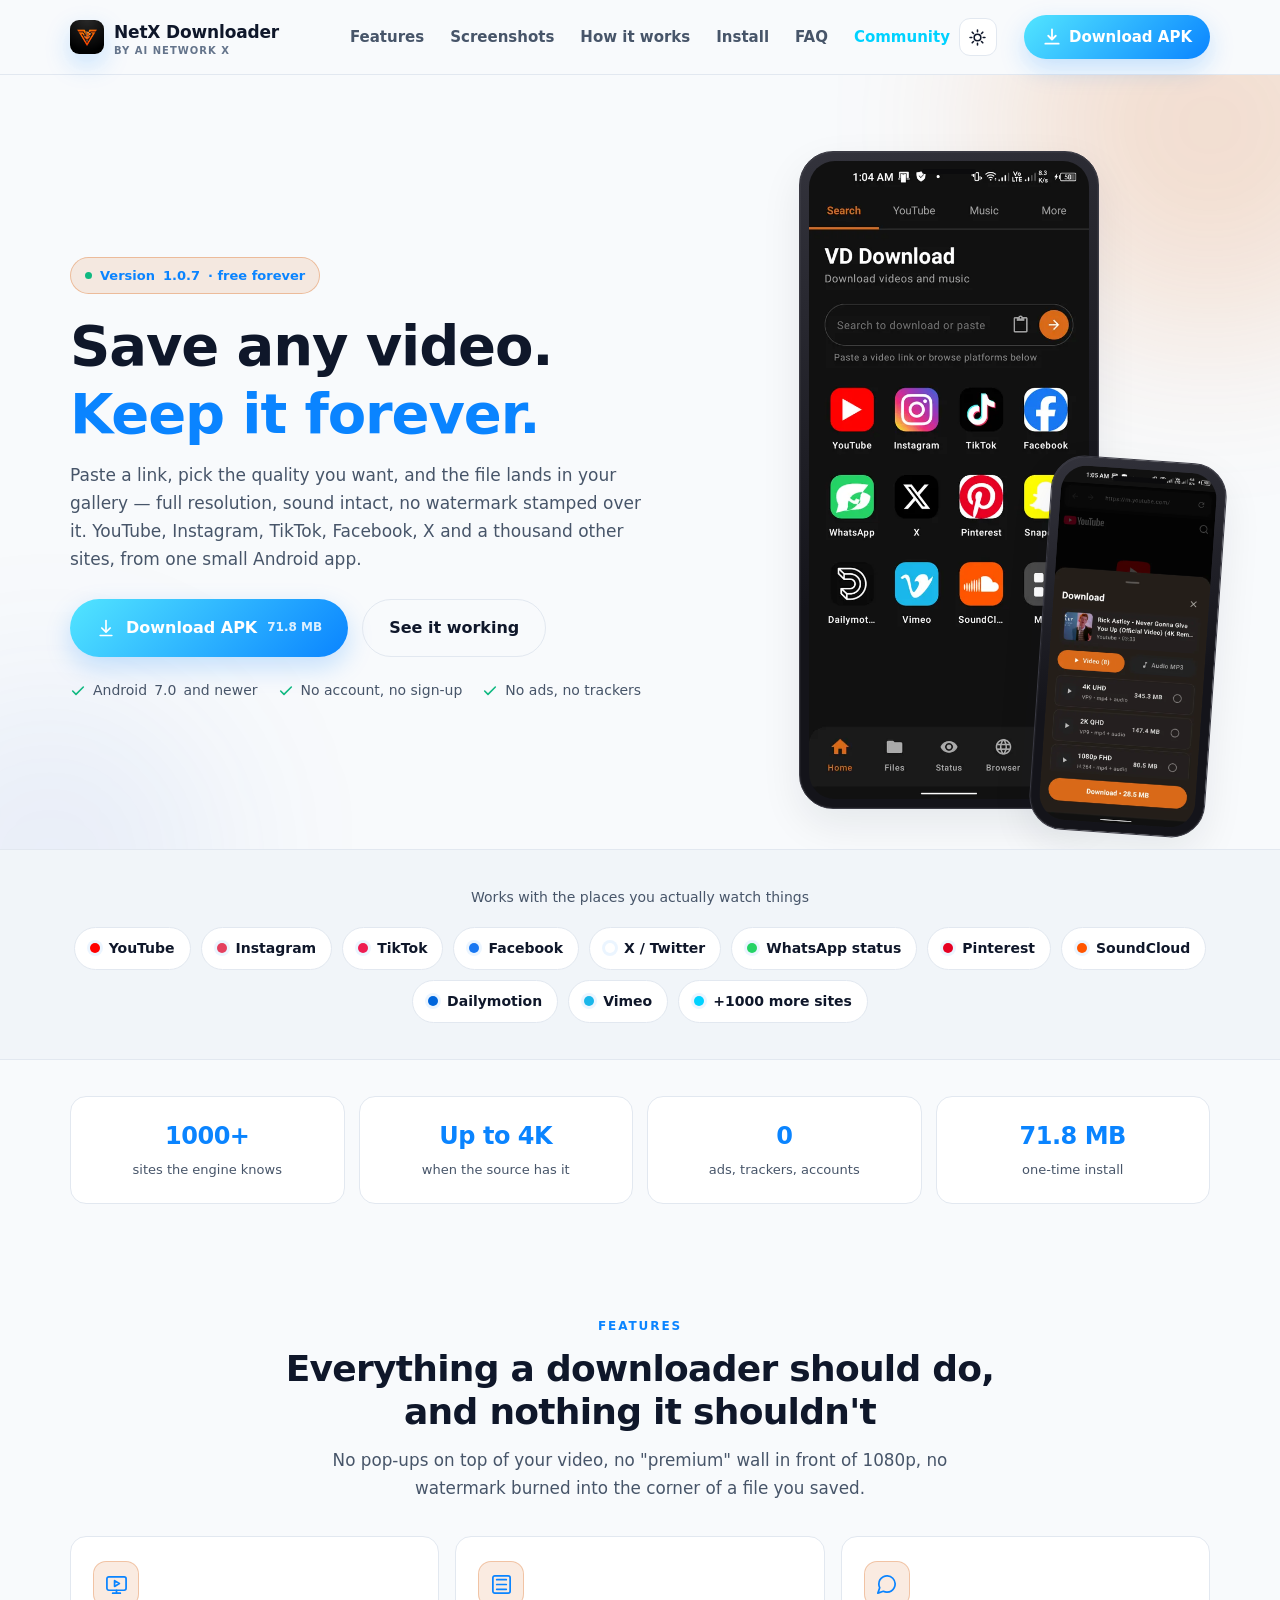
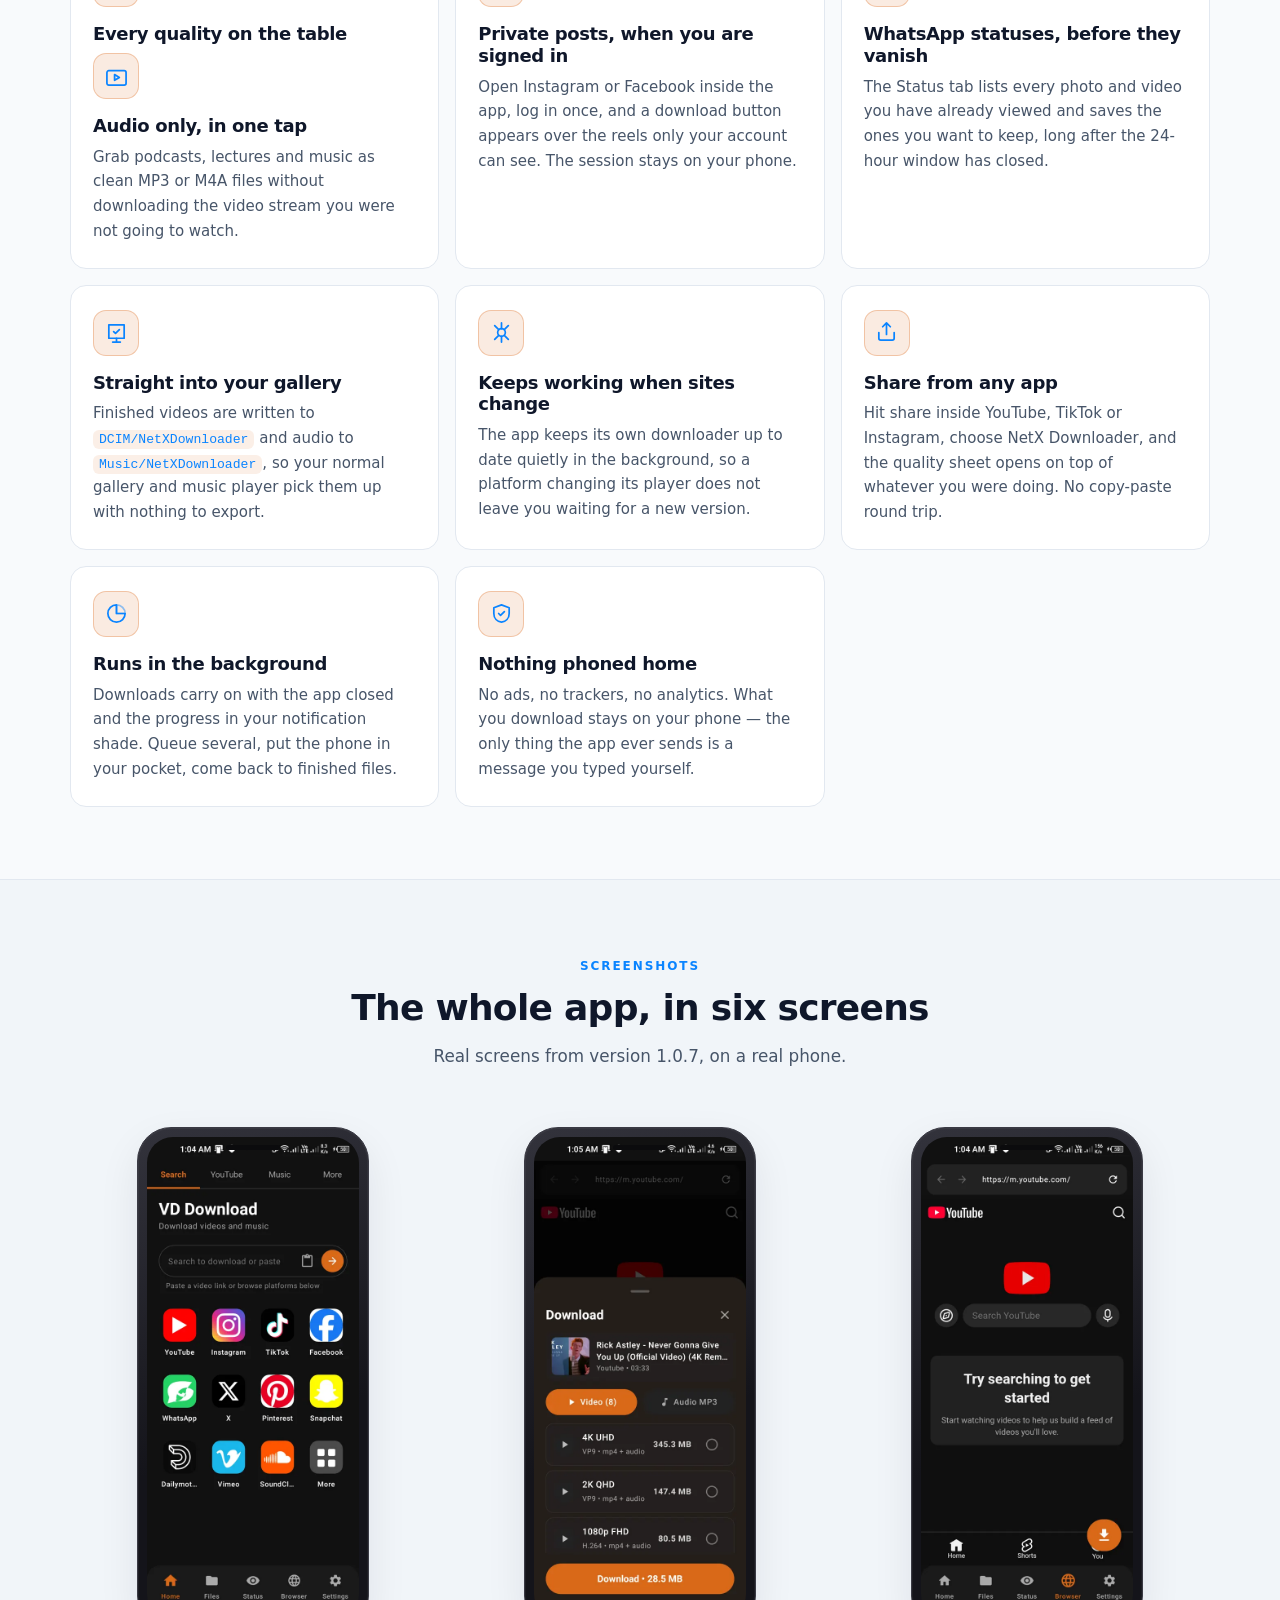
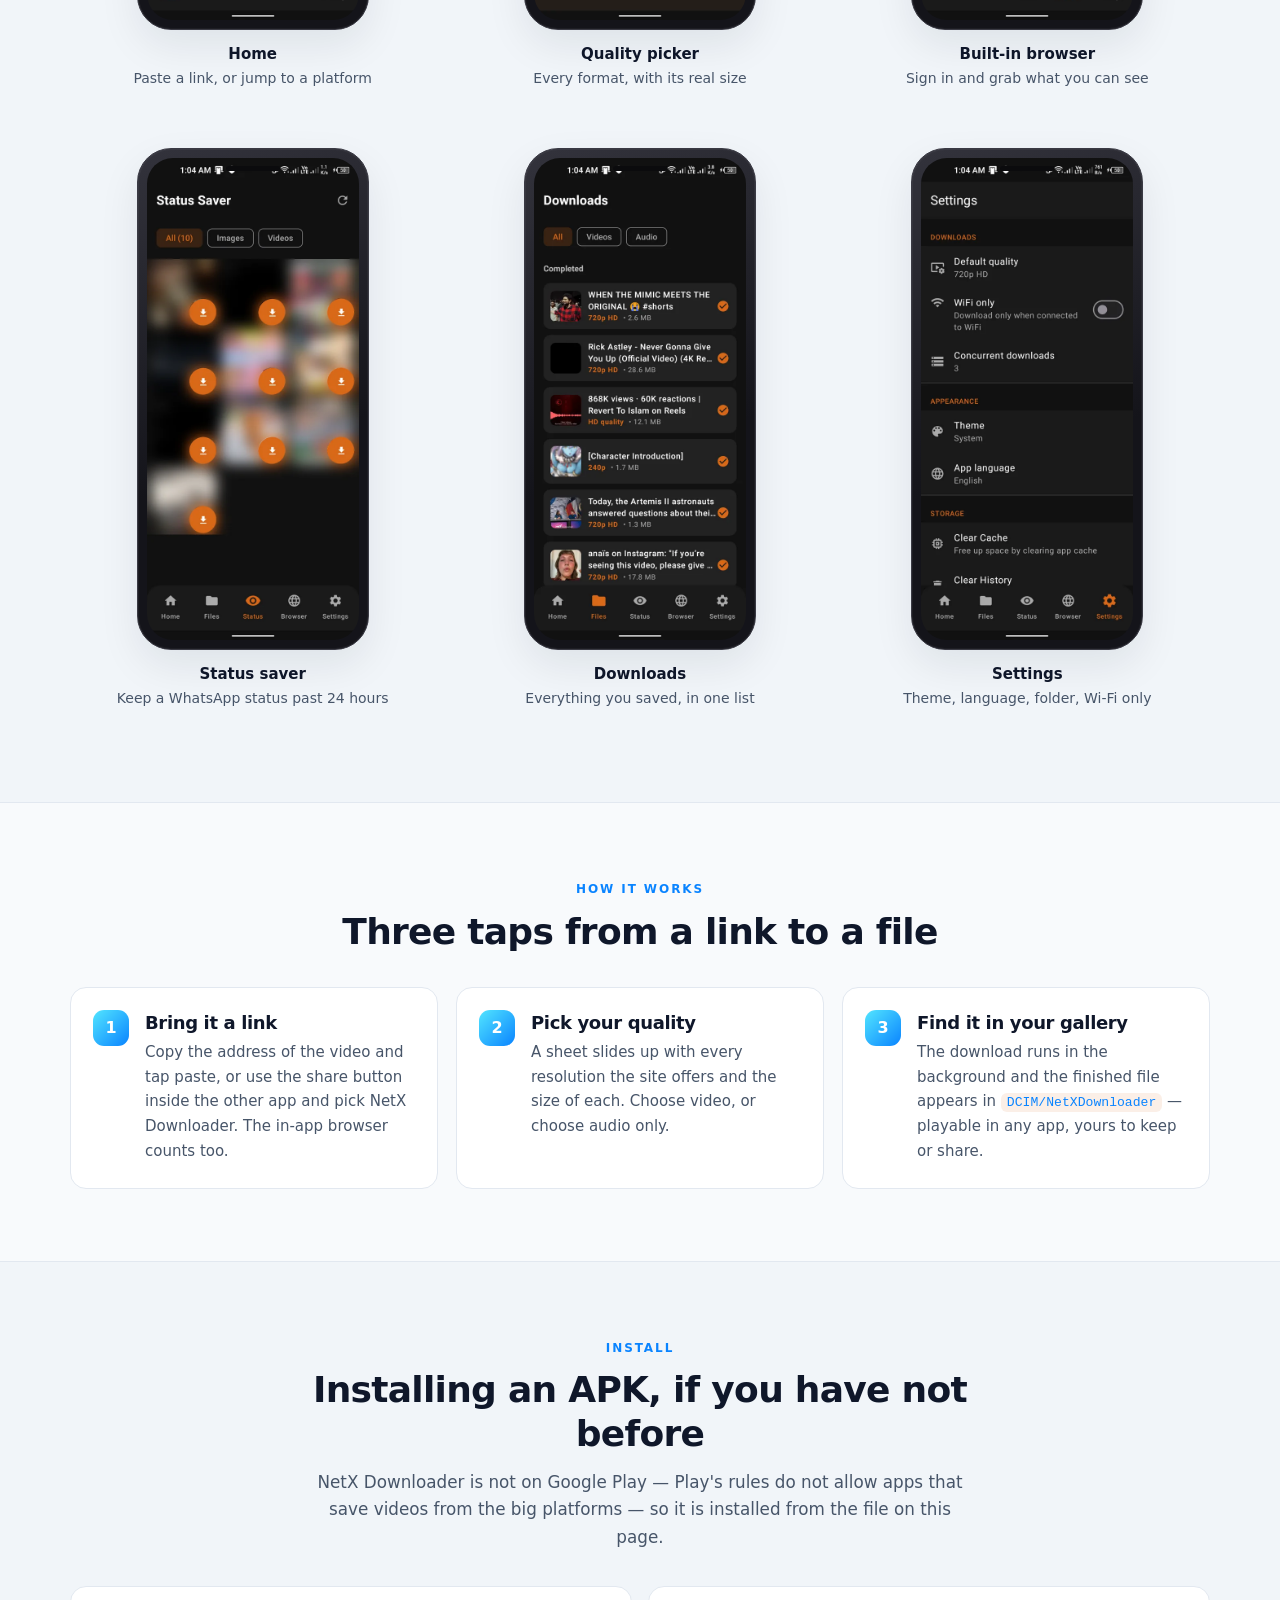
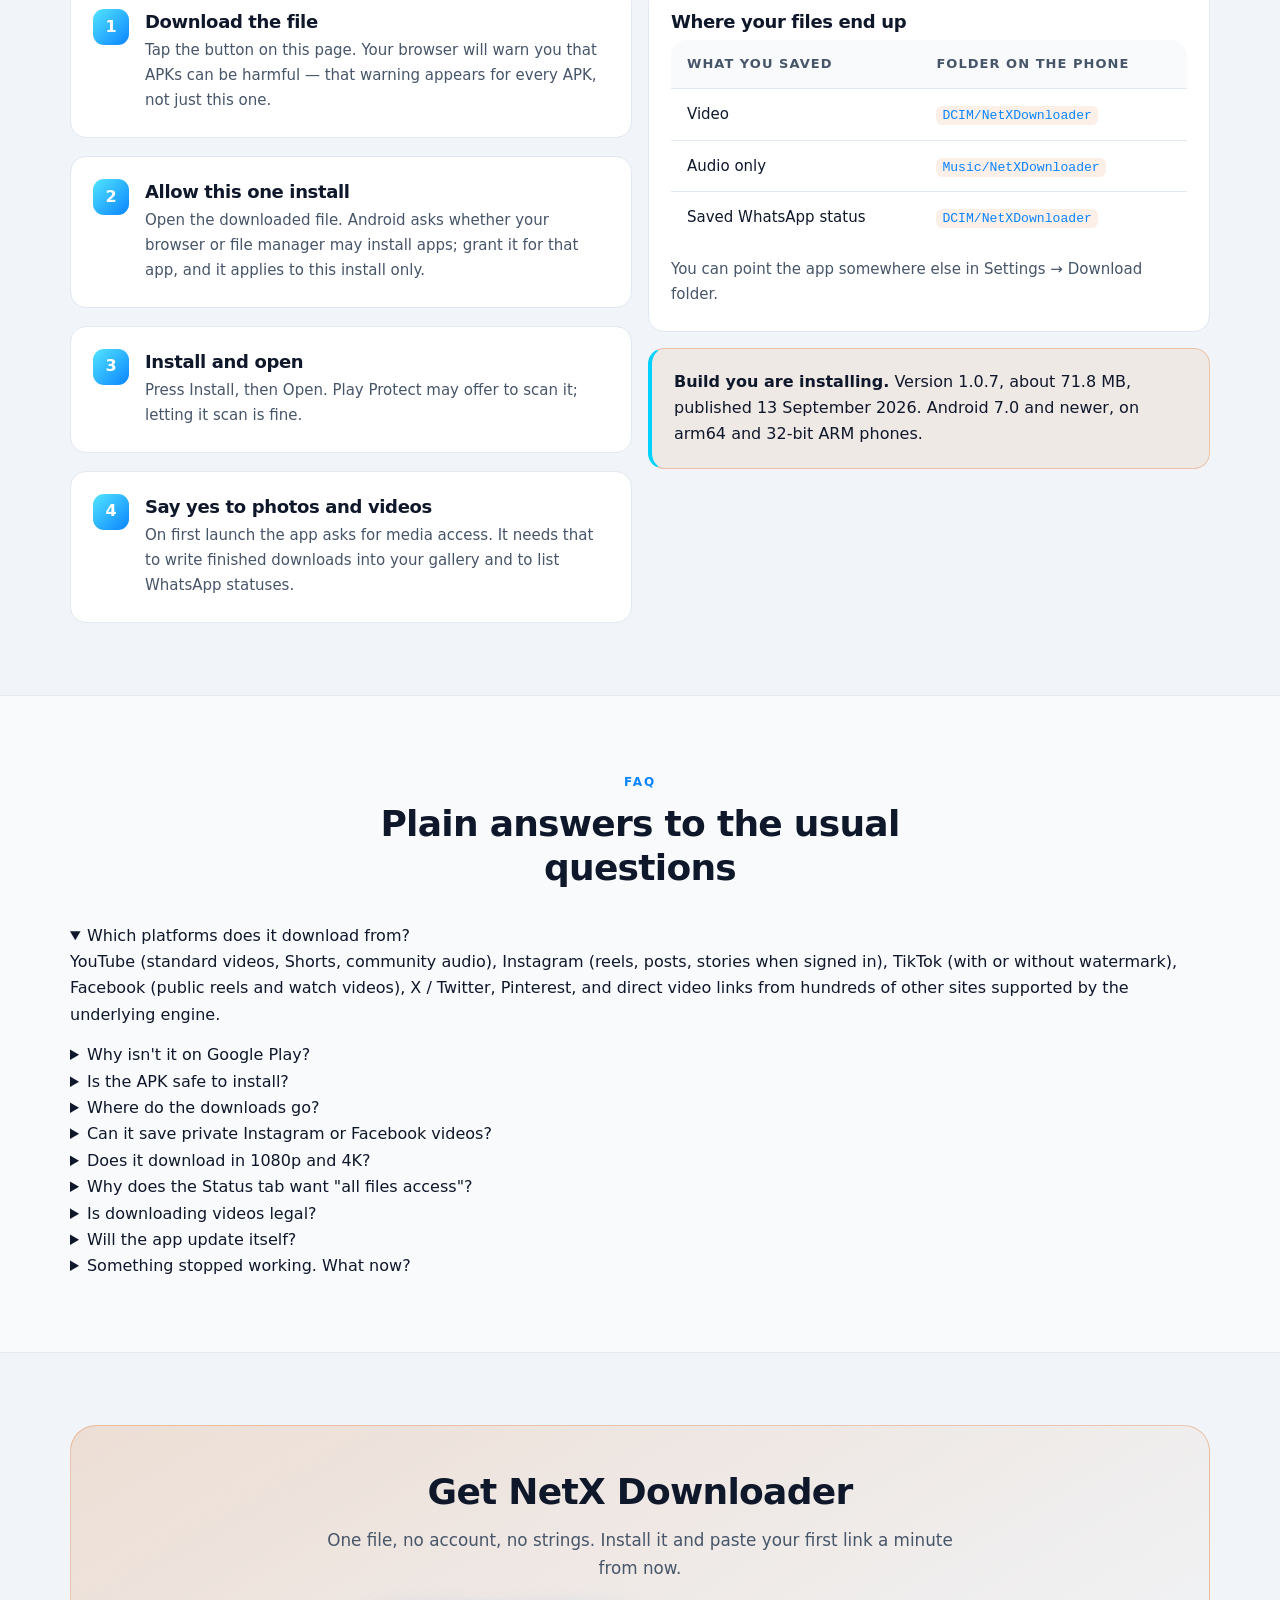
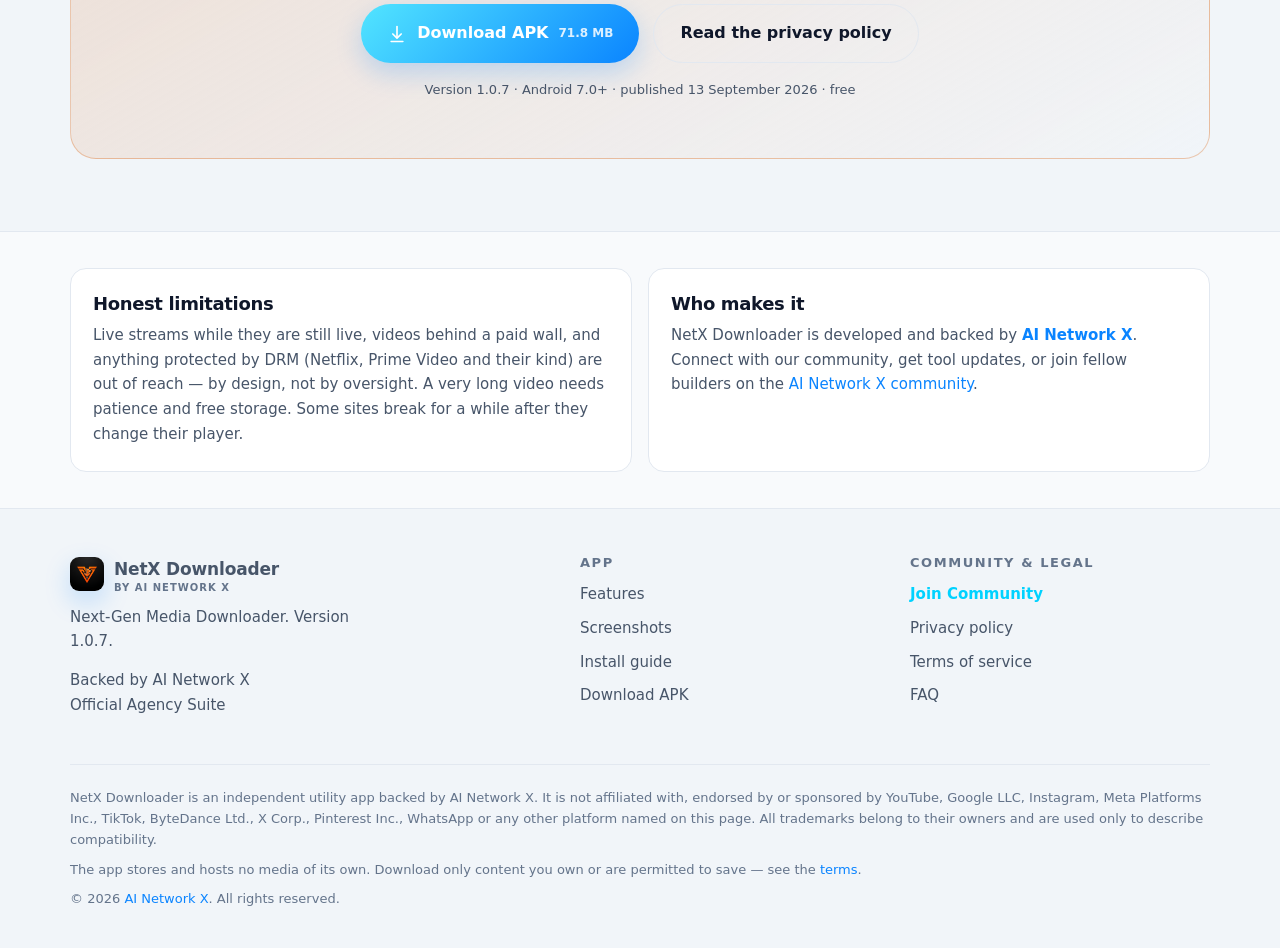
==== index.html @ 18894f16 "Add files via upload" ====
<!DOCTYPE html>
<html lang="en">
<head>
<meta charset="utf-8">
<meta name="viewport" content="width=device-width, initial-scale=1">
<title>NetX Downloader — Free Video Downloader by AI Network X (APK)</title>
<meta name="description" content="Save videos from YouTube, Instagram, TikTok, Facebook, X and a thousand more sites straight to your Android gallery. Pick the quality, keep the audio, no account, no ads. Free APK download backed by AI Network X.">
<meta name="theme-color" content="#00D2FF">
<meta name="author" content="AI Network X">
<link rel="canonical" href="https://vid-download-iv.vercel.app/">
<link rel="icon" href="assets/favicon.png" sizes="any" type="image/png">
<link rel="apple-touch-icon" href="assets/apple-touch-icon.png">
<meta property="og:type" content="website">
<meta property="og:site_name" content="NetX Downloader">
<meta property="og:title" content="NetX Downloader — Free Video Downloader by AI Network X">
<meta property="og:description" content="Paste a link, pick a quality, keep the file. YouTube, Instagram, TikTok, Facebook, X and more — no account, no ads. Backed by AI Network X.">
<meta property="og:image" content="https://vid-download-iv.vercel.app/assets/og-image.png">
<meta property="og:url" content="https://vid-download-iv.vercel.app/">
<meta name="twitter:card" content="summary_large_image">
<meta name="twitter:image" content="https://vid-download-iv.vercel.app/assets/og-image.png">
<link rel="stylesheet" href="css/style.css">
<script type="application/ld+json">
{
  "@context": "https://schema.org",
  "@type": "SoftwareApplication",
  "name": "NetX Downloader",
  "operatingSystem": "Android 7.0+",
  "applicationCategory": "MultimediaApplication",
  "softwareVersion": "1.0.7",
  "fileSize": "71.8 MB",
  "author": { "@type": "Organization", "name": "AI Network X", "url": "https://community.ainetworkx.com/" },
  "offers": { "@type": "Offer", "price": "0", "priceCurrency": "USD" },
  "description": "Android video downloader for YouTube, Instagram, TikTok, Facebook, X and more, backed by AI Network X."
}
</script>
<script>
/* Applied before the first paint, so a stored preference never flashes the
   other palette. The button that writes it lives in js/main.js. */
(function(){try{var t=localStorage.getItem("vd-theme");if(t==="light"||t==="dark")document.documentElement.setAttribute("data-theme",t);}catch(e){}}());
</script>
</head>
<body>

<a class="skip" href="#main" style="position:absolute;left:-9999px">Skip to content</a>

<header class="site-header">
  <div class="wrap">
    <a class="brand" href="index.html">
      <img src="assets/logo-512.png" alt="NetX Downloader logo" width="34" height="34">
      <span>NetX Downloader<small>by AI Network X</small></span>
    </a>
    <nav class="site-nav" aria-label="Main">
      <ul>
        <li><a href="#features">Features</a></li>
        <li><a href="#screens">Screenshots</a></li>
        <li><a href="#how">How it works</a></li>
        <li><a href="#install">Install</a></li>
        <li><a href="#faq">FAQ</a></li>
        <li><a href="https://community.ainetworkx.com/" target="_blank" rel="noopener" style="color:var(--orange);font-weight:600">Community</a></li>
      </ul>
    </nav>
    <button class="theme-toggle" type="button" data-theme-toggle aria-label="Switch between dark and light theme">
      <svg class="i-moon" viewBox="0 0 24 24" fill="none" stroke="currentColor" stroke-width="2" stroke-linecap="round" aria-hidden="true"><path d="M21 12.8A9 9 0 1 1 11.2 3a7 7 0 0 0 9.8 9.8z"/></svg>
      <svg class="i-sun" viewBox="0 0 24 24" fill="none" stroke="currentColor" stroke-width="2" stroke-linecap="round" aria-hidden="true"><circle cx="12" cy="12" r="4.2"/><path d="M12 2.6v2.2M12 19.2v2.2M2.6 12h2.2M19.2 12h2.2M5.3 5.3l1.6 1.6M17.1 17.1l1.6 1.6M18.7 5.3l-1.6 1.6M6.9 17.1l-1.6 1.6"/></svg>
    </button>
    <a class="btn btn-sm header-cta" href="/download" data-vd-href aria-label="Download the NetX Downloader APK">
      <svg viewBox="0 0 24 24" fill="none" stroke="currentColor" stroke-width="2.2" stroke-linecap="round" stroke-linejoin="round" aria-hidden="true"><path d="M12 3v12m0 0 4.5-4.5M12 15l-4.5-4.5M4 20h16"/></svg>
      <span class="cta-long">Download APK</span><span class="cta-short">APK</span>
    </a>
    <button class="nav-toggle" type="button" aria-expanded="false" aria-controls="mobile-nav" aria-label="Menu">
      <span></span><span></span><span></span>
    </button>
  </div>
</header>
<nav class="mobile-nav" id="mobile-nav" aria-label="Mobile">
  <ul>
    <li><a href="#features">Features</a></li>
    <li><a href="#screens">Screenshots</a></li>
    <li><a href="#how">How it works</a></li>
    <li><a href="#install">Install</a></li>
    <li><a href="#faq">FAQ</a></li>
    <li><a href="privacy.html">Privacy</a></li>
    <li><a href="terms.html">Terms</a></li>
  </ul>
  <a class="btn btn-block" href="/download" data-vd-href>Download APK</a>
</nav>

<main id="main">

<section class="hero">
  <div class="wrap">
    <div class="hero-copy">
      <span class="pill"><i class="dot"></i> Version <span data-vd="version">1.0.7</span> · free forever</span>
      <h1>Save any video. <span>Keep it forever.</span></h1>
      <p class="lede">Paste a link, pick the quality you want, and the file lands in your gallery — full resolution, sound intact, no watermark stamped over it. YouTube, Instagram, TikTok, Facebook, X and a thousand other sites, from one small Android app.</p>
      <div class="btn-row">
        <a class="btn" href="/download" data-vd-href>
          <svg viewBox="0 0 24 24" fill="none" stroke="currentColor" stroke-width="2" stroke-linecap="round" stroke-linejoin="round" aria-hidden="true"><path d="M12 3v12"/><path d="m7 12 5 5 5-5"/><path d="M5 21h14"/></svg>
          Download APK <small><span data-vd="sizeMb">71.8</span> MB</small>
        </a>
        <a class="btn btn-ghost" href="#screens">See it working</a>
      </div>
      <ul class="hero-facts">
        <li><svg viewBox="0 0 24 24" fill="none" stroke="currentColor" stroke-width="2.4" stroke-linecap="round" stroke-linejoin="round" aria-hidden="true"><path d="m4 12 5 5L20 6"/></svg> Android <span data-vd="minAndroid">7.0</span> and newer</li>
        <li><svg viewBox="0 0 24 24" fill="none" stroke="currentColor" stroke-width="2.4" stroke-linecap="round" stroke-linejoin="round" aria-hidden="true"><path d="m4 12 5 5L20 6"/></svg> No account, no sign-up</li>
        <li><svg viewBox="0 0 24 24" fill="none" stroke="currentColor" stroke-width="2.4" stroke-linecap="round" stroke-linejoin="round" aria-hidden="true"><path d="m4 12 5 5L20 6"/></svg> No ads, no trackers</li>
      </ul>
    </div>
    <div class="hero-art">
      <div class="phone-stack">
        <div class="phone">
          <picture>
            <source srcset="assets/screens/home.webp" type="image/webp">
            <img src="assets/screens/home.png" alt="Vid Download home screen with a paste-a-link bar and platform shortcuts" width="520" height="1184">
          </picture>
        </div>
        <div class="phone behind">
          <picture>
            <source srcset="assets/screens/sheet.webp" type="image/webp">
            <img src="assets/screens/sheet.png" alt="Quality picker listing every available resolution for a video" width="520" height="1184">
          </picture>
        </div>
      </div>
    </div>
  </div>
</section>
<section class="tight alt-bg">
  <div class="wrap">
    <p class="center small muted" style="margin-bottom:18px">Works with the places you actually watch things</p>
    <div class="platforms">
      <span class="platform" style="--brand:#FF0000"><i></i>YouTube</span>
      <span class="platform" style="--brand:#E4405F"><i></i>Instagram</span>
      <span class="platform" style="--brand:#EE1D52"><i></i>TikTok</span>
      <span class="platform" style="--brand:#1877F2"><i></i>Facebook</span>
      <span class="platform" style="--brand:#FFFFFF"><i></i>X / Twitter</span>
      <span class="platform" style="--brand:#25D366"><i></i>WhatsApp status</span>
      <span class="platform" style="--brand:#E60023"><i></i>Pinterest</span>
      <span class="platform" style="--brand:#FF5500"><i></i>SoundCloud</span>
      <span class="platform" style="--brand:#0066DC"><i></i>Dailymotion</span>
      <span class="platform" style="--brand:#1AB7EA"><i></i>Vimeo</span>
      <span class="platform"><i></i>+1000 more sites</span>
    </div>
  </div>
</section>

<section class="tight">
  <div class="wrap">
    <div class="stats reveal">
      <div class="stat"><b>1000+</b><span>sites the engine knows</span></div>
      <div class="stat"><b>Up to 4K</b><span>when the source has it</span></div>
      <div class="stat"><b>0</b><span>ads, trackers, accounts</span></div>
      <div class="stat"><b><span data-vd="sizeMb">71.8</span> MB</b><span>one-time install</span></div>
    </div>
  </div>
</section>
<section id="features">
  <div class="wrap">
    <div class="section-head">
      <span class="eyebrow">Features</span>
      <h2>Everything a downloader should do, and nothing it shouldn't</h2>
      <p class="lede">No pop-ups on top of your video, no "premium" wall in front of 1080p, no watermark burned into the corner of a file you saved.</p>
    </div>
    <div class="grid g3">

      <article class="card reveal">
        <div class="ico"><svg viewBox="0 0 24 24" fill="none" stroke="currentColor" stroke-width="1.8" stroke-linecap="round" stroke-linejoin="round" aria-hidden="true"><rect x="2" y="4" width="20" height="14" rx="2"/><path d="M8 21h8M12 18v3"/><path d="m10 8 5 3-5 3z"/></svg></div>
        <h3>Every quality on the table</h3>
        <div class="ico"><svg viewBox="0 0 24 24" fill="none" stroke="currentColor" stroke-width="1.8" stroke-linecap="round" stroke-linejoin="round" aria-hidden="true"><rect width="20" height="15" x="2" y="7" rx="2" ry="2"/><path d="m10 11 5 3-5 3v-6Z"/></svg></div>
        <h3>Audio only, in one tap</h3>
        <p>Grab podcasts, lectures and music as clean MP3 or M4A files without downloading the video stream you were not going to watch.</p>
      </article>

      <article class="card reveal">
        <div class="ico"><svg viewBox="0 0 24 24" fill="none" stroke="currentColor" stroke-width="1.8" stroke-linecap="round" stroke-linejoin="round" aria-hidden="true"><rect width="18" height="18" x="3" y="3" rx="2"/><path d="M7 7h10M7 12h10M7 17h10"/></svg></div>
        <h3>Private posts, when you are signed in</h3>
        <p>Open Instagram or Facebook inside the app, log in once, and a download button appears over the reels only your account can see. The session stays on your phone.</p>
      </article>

      <article class="card reveal">
        <div class="ico"><svg viewBox="0 0 24 24" fill="none" stroke="currentColor" stroke-width="1.8" stroke-linecap="round" stroke-linejoin="round" aria-hidden="true"><path d="M21 11.5a8.38 8.38 0 0 1-.9 3.8 8.5 8.5 0 0 1-7.6 4.7 8.38 8.38 0 0 1-3.8-.9L3 21l1.9-5.7a8.38 8.38 0 0 1-.9-3.8 8.5 8.5 0 0 1 4.7-7.6 8.38 8.38 0 0 1 3.8-.9h.5a8.48 8.48 0 0 1 8 8v.5z"/></svg></div>
        <h3>WhatsApp statuses, before they vanish</h3>
        <p>The Status tab lists every photo and video you have already viewed and saves the ones you want to keep, long after the 24-hour window has closed.</p>
      </article>

      <article class="card reveal">
        <div class="ico"><svg viewBox="0 0 24 24" fill="none" stroke="currentColor" stroke-width="1.8" stroke-linecap="round" stroke-linejoin="round" aria-hidden="true"><path d="M4 4h16v14H4z"/><path d="M8 22h8M12 18v4"/><path d="m9 11 2 2 4-4"/></svg></div>
        <h3>Straight into your gallery</h3>
        <p>Finished videos are written to <code>DCIM/NetXDownloader</code> and audio to <code>Music/NetXDownloader</code>, so your normal gallery and music player pick them up with nothing to export.</p>
      </article>

      <article class="card reveal">
        <div class="ico"><svg viewBox="0 0 24 24" fill="none" stroke="currentColor" stroke-width="1.8" stroke-linecap="round" stroke-linejoin="round" aria-hidden="true"><path d="M12 2v6M12 22v-6"/><circle cx="12" cy="12" r="4"/><path d="m4.9 4.9 4.2 4.2M14.9 14.9l4.2 4.2M19.1 4.9l-4.2 4.2M9.1 14.9l-4.2 4.2"/></svg></div>
        <h3>Keeps working when sites change</h3>
        <p>The app keeps its own downloader up to date quietly in the background, so a platform changing its player does not leave you waiting for a new version.</p>
      </article>

      <article class="card reveal">
        <div class="ico"><svg viewBox="0 0 24 24" fill="none" stroke="currentColor" stroke-width="1.8" stroke-linecap="round" stroke-linejoin="round" aria-hidden="true"><path d="M4 12v6a2 2 0 0 0 2 2h12a2 2 0 0 0 2-2v-6"/><path d="M16 6l-4-4-4 4M12 2v12"/></svg></div>
        <h3>Share from any app</h3>
        <p>Hit share inside YouTube, TikTok or Instagram, choose NetX Downloader, and the quality sheet opens on top of whatever you were doing. No copy-paste round trip.</p>
      </article>

      <article class="card reveal">
        <div class="ico"><svg viewBox="0 0 24 24" fill="none" stroke="currentColor" stroke-width="1.8" stroke-linecap="round" stroke-linejoin="round" aria-hidden="true"><path d="M12 3a9 9 0 1 0 9 9h-9z"/><path d="M12 3v9h9A9 9 0 0 0 12 3z" opacity=".45"/></svg></div>
        <h3>Runs in the background</h3>
        <p>Downloads carry on with the app closed and the progress in your notification shade. Queue several, put the phone in your pocket, come back to finished files.</p>
      </article>

      <article class="card reveal">
        <div class="ico"><svg viewBox="0 0 24 24" fill="none" stroke="currentColor" stroke-width="1.8" stroke-linecap="round" stroke-linejoin="round" aria-hidden="true"><path d="M12 3 4 6v6c0 5 3.4 8.3 8 9 4.6-.7 8-4 8-9V6z"/><path d="m9 12 2 2 4-4"/></svg></div>
        <h3>Nothing phoned home</h3>
        <p>No ads, no trackers, no analytics. What you download stays on your phone — the only thing the app ever sends is a message you typed yourself.</p>
      </article>

    </div>
  </div>
</section>
<section id="screens" class="alt-bg">
  <div class="wrap">
    <div class="section-head">
      <span class="eyebrow">Screenshots</span>
      <h2>The whole app, in six screens</h2>
      <p class="lede">Real screens from version <span data-vd="version">1.0.7</span>, on a real phone.</p>
    </div>
    <div class="shots-outer">
      <div class="shots">

        <figure class="shot">
          <div class="phone"><picture>
            <source srcset="assets/screens/home.webp" type="image/webp">
            <img src="assets/screens/home.png" alt="Home screen: a search and paste bar above a grid of platform shortcuts" width="520" height="1184" loading="lazy">
          </picture></div>
          <figcaption><b>Home</b>Paste a link, or jump to a platform</figcaption>
        </figure>

        <figure class="shot">
          <div class="phone"><picture>
            <source srcset="assets/screens/sheet.webp" type="image/webp">
            <img src="assets/screens/sheet.png" alt="Download sheet listing each available quality with its file size" width="520" height="1184" loading="lazy">
          </picture></div>
          <figcaption><b>Quality picker</b>Every format, with its real size</figcaption>
        </figure>

        <figure class="shot">
          <div class="phone"><picture>
            <source srcset="assets/screens/browser.webp" type="image/webp">
            <img src="assets/screens/browser.png" alt="The in-app browser showing a web page with a download action" width="520" height="1184" loading="lazy">
          </picture></div>
          <figcaption><b>Built-in browser</b>Sign in and grab what you can see</figcaption>
        </figure>

        <figure class="shot">
          <div class="phone"><picture>
            <source srcset="assets/screens/status-2.webp" type="image/webp">
            <img src="assets/screens/status-2.png" alt="Status saver grid of WhatsApp photo and video statuses" width="520" height="1184" loading="lazy">
          </picture></div>
          <figcaption><b>Status saver</b>Keep a WhatsApp status past 24 hours</figcaption>
        </figure>

        <figure class="shot">
          <div class="phone"><picture>
            <source srcset="assets/screens/files.webp" type="image/webp">
            <img src="assets/screens/files.png" alt="Downloads list with thumbnails, sizes and progress" width="520" height="1184" loading="lazy">
          </picture></div>
          <figcaption><b>Downloads</b>Everything you saved, in one list</figcaption>
        </figure>

        <figure class="shot">
          <div class="phone"><picture>
            <source srcset="assets/screens/settings.webp" type="image/webp">
            <img src="assets/screens/settings.png" alt="Settings screen with theme, language and download options" width="520" height="1184" loading="lazy">
          </picture></div>
          <figcaption><b>Settings</b>Theme, language, folder, Wi-Fi only</figcaption>
        </figure>

      </div>
      <div class="shots-nav">
        <button type="button" data-shots="prev" aria-label="Previous screenshot"><svg viewBox="0 0 24 24" fill="none" stroke="currentColor" stroke-width="2.2" stroke-linecap="round" stroke-linejoin="round" aria-hidden="true"><path d="m15 5-7 7 7 7"/></svg></button>
        <button type="button" data-shots="next" aria-label="Next screenshot"><svg viewBox="0 0 24 24" fill="none" stroke="currentColor" stroke-width="2.2" stroke-linecap="round" stroke-linejoin="round" aria-hidden="true"><path d="m9 5 7 7-7 7"/></svg></button>
      </div>
    </div>
  </div>
</section>
<section id="how">
  <div class="wrap">
    <div class="section-head">
      <span class="eyebrow">How it works</span>
      <h2>Three taps from a link to a file</h2>
    </div>
    <div class="steps reveal">
      <div class="step">
        <h3>Bring it a link</h3>
        <p>Copy the address of the video and tap paste, or use the share button inside the other app and pick NetX Downloader. The in-app browser counts too.</p>
      </div>
      <div class="step">
        <h3>Pick your quality</h3>
        <p>A sheet slides up with every resolution the site offers and the size of each. Choose video, or choose audio only.</p>
      </div>
      <div class="step">
        <h3>Find it in your gallery</h3>
        <p>The download runs in the background and the finished file appears in <code>DCIM/NetXDownloader</code> — playable in any app, yours to keep or share.</p>
      </div>
    </div>
  </div>
</section>

<section id="install" class="alt-bg">
  <div class="wrap">
    <div class="section-head">
      <span class="eyebrow">Install</span>
      <h2>Installing an APK, if you have not before</h2>
      <p class="lede">NetX Downloader is not on Google Play — Play's rules do not allow apps that save videos from the big platforms — so it is installed from the file on this page.</p>
    </div>
    <div class="grid g2">
      <div>
        <div class="steps" style="grid-template-columns:1fr">
          <div class="step">
            <h3>Download the file</h3>
            <p>Tap the button on this page. Your browser will warn you that APKs can be harmful — that warning appears for every APK, not just this one.</p>
          </div>
          <div class="step">
            <h3>Allow this one install</h3>
            <p>Open the downloaded file. Android asks whether your browser or file manager may install apps; grant it for that app, and it applies to this install only.</p>
          </div>
          <div class="step">
            <h3>Install and open</h3>
            <p>Press Install, then Open. Play Protect may offer to scan it; letting it scan is fine.</p>
          </div>
          <div class="step">
            <h3>Say yes to photos and videos</h3>
            <p>On first launch the app asks for media access. It needs that to write finished downloads into your gallery and to list WhatsApp statuses.</p>
          </div>
        </div>
      </div>
      <div>
        <div class="card flat">
          <h3>Where your files end up</h3>
          <div class="table-scroll" style="border:0">
            <table>
              <thead><tr><th>What you saved</th><th>Folder on the phone</th></tr></thead>
              <tbody>
                <tr><td>Video</td><td><code>DCIM/NetXDownloader</code></td></tr>
                <tr><td>Audio only</td><td><code>Music/NetXDownloader</code></td></tr>
                <tr><td>Saved WhatsApp status</td><td><code>DCIM/NetXDownloader</code></td></tr>
              </tbody>
            </table>
          </div>
          <p class="small muted" style="margin:14px 0 0">You can point the app somewhere else in Settings → Download folder.</p>
        </div>
        <div class="callout" style="margin-top:16px">
          <p><strong>Build you are installing.</strong> Version <span data-vd="version">1.0.7</span>, about <span data-vd="sizeMb">71.8</span> MB, published <span data-vd="updated">1 September 2026</span>. Android <span data-vd="minAndroid">7.0</span> and newer, on arm64 and 32-bit ARM phones.</p>
        </div>
      </div>
    </div>
  </div>
</section>
<section id="faq">
  <div class="wrap">
    <div class="section-head">
      <span class="eyebrow">FAQ</span>
      <h2>Plain answers to the usual questions</h2>
    </div>
    <div class="faq-list">

      <details open>
        <summary>Which platforms does it download from?</summary>
        <div class="answer">
          <p>YouTube (standard videos, Shorts, community audio), Instagram (reels, posts, stories when signed in), TikTok (with or without watermark), Facebook (public reels and watch videos), X / Twitter, Pinterest, and direct video links from hundreds of other sites supported by the underlying engine.</p>
        </div>
      </details>

      <details>
        <summary>Why isn't it on Google Play?</summary>
        <div class="answer"><p>Play's developer policy prohibits apps that download video from YouTube and several other platforms. Any app in the store with this feature has it hidden or has had it removed. Distributing the APK directly is the honest way to ship it.</p></div>
      </details>

      <details>
        <summary>Is the APK safe to install?</summary>
        <div class="answer">
          <p>It is the original file, signed by the developer, with no ads, trackers or analytics inside, and it asks only for the permissions listed in the <a href="privacy.html#permissions">privacy policy</a>. Take it from this page rather than a mirror site, and let Play Protect scan it if it offers.</p>
        </div>
      </details>

      <details>
        <summary>Where do the downloads go?</summary>
        <div class="answer"><p>Video into <code>DCIM/NetXDownloader</code>, audio into <code>Music/NetXDownloader</code>. Both are ordinary public folders, so your gallery and music player see the files immediately. You can change the folder in Settings.</p></div>
      </details>

      <details>
        <summary>Can it save private Instagram or Facebook videos?</summary>
        <div class="answer"><p>It can save what <em>your own account</em> is allowed to watch. Sign in inside the app's browser, open the post, and the download button works on it. Nothing that is hidden from you becomes visible, and your login stays on your phone.</p></div>
      </details>

      <details>
        <summary>Does it download in 1080p and 4K?</summary>
        <div class="answer"><p>It offers whatever the source publishes. If a video exists in 4K, 4K is in the list; if the uploader only ever published 720p, no app can invent more.</p></div>
      </details>

      <details>
        <summary>Why does the Status tab want "all files access"?</summary>
        <div class="answer"><p>WhatsApp keeps statuses in a hidden folder that Android's normal media access will not show. That one permission is the only way to list them. Decline it and everything except the Status tab still works.</p></div>
      </details>

      <details>
        <summary>Is downloading videos legal?</summary>
        <div class="answer"><p>It depends entirely on what you download. Your own uploads, content whose owner allowed it, public-domain material and private copies permitted where you live are fine. Re-publishing someone else's work is not, and no app changes that. The <a href="terms.html#responsibilities">terms</a> spell this out.</p></div>
      </details>

      <details>
        <summary>Will the app update itself?</summary>
        <div class="answer"><p>Check this page now and then and install the newer APK over the old one — your downloads and settings are kept.</p></div>
      </details>

      <details>
        <summary>Something stopped working. What now?</summary>
        <div class="answer"><p>Platforms change their players without warning and a feature can break for a few days. Join the <a href="https://community.ainetworkx.com/" target="_blank" rel="noopener">AI Network X Community</a> with the link that failed and your Android version.</p></div>
      </details>

    </div>
  </div>
</section>
<section class="alt-bg">
  <div class="wrap">
    <div class="band reveal">
      <h2>Get NetX Downloader</h2>
      <p class="lede center" style="margin:0 auto 22px">One file, no account, no strings. Install it and paste your first link a minute from now.</p>
      <div class="btn-row">
        <a class="btn" href="/download" data-vd-href>
          <svg viewBox="0 0 24 24" fill="none" stroke="currentColor" stroke-width="2" stroke-linecap="round" stroke-linejoin="round" aria-hidden="true"><path d="M12 3v12"/><path d="m7 12 5 5 5-5"/><path d="M5 21h14"/></svg>
          Download APK <small><span data-vd="sizeMb">71.8</span> MB</small>
        </a>
        <a class="btn btn-ghost" href="privacy.html">Read the privacy policy</a>
      </div>
      <p class="stamp">Version <span data-vd="version">1.0.7</span> · Android <span data-vd="minAndroid">7.0</span>+ · published <span data-vd="updated">1 September 2026</span> · free</p>
    </div>
  </div>
</section>

<section class="tight">
  <div class="wrap">
    <div class="grid g2">
      <div class="card flat">
        <h3>Honest limitations</h3>
        <p>Live streams while they are still live, videos behind a paid wall, and anything protected by DRM (Netflix, Prime Video and their kind) are out of reach — by design, not by oversight. A very long video needs patience and free storage. Some sites break for a while after they change their player.</p>
      </div>
      <div class="card flat">
        <h3>Who makes it</h3>
        <p>NetX Downloader is developed and backed by <strong><a href="https://community.ainetworkx.com/" target="_blank" rel="noopener">AI Network X</a></strong>. Connect with our community, get tool updates, or join fellow builders on the <a href="https://community.ainetworkx.com/" target="_blank" rel="noopener">AI Network X community</a>.</p>
      </div>
    </div>
  </div>
</section>

</main>

<footer class="site-footer">
  <div class="wrap">
    <div class="footer-grid">
      <div class="footer-brand">
        <a class="brand" href="index.html" style="margin-bottom:12px">
          <img src="assets/logo-512.png" alt="" width="34" height="34">
          <span>NetX Downloader<small>by AI Network X</small></span>
        </a>
        <p>Next-Gen Media Downloader. Version <span data-vd="version">1.0.7</span>.</p>
        <p class="muted" style="margin-top:10px">Backed by <a href="https://community.ainetworkx.com/" target="_blank" rel="noopener">AI Network X</a><br>Official Agency Suite</p>
      </div>
      <div>
        <h4>App</h4>
        <ul>
          <li><a href="#features">Features</a></li>
          <li><a href="#screens">Screenshots</a></li>
          <li><a href="#install">Install guide</a></li>
          <li><a href="/download" data-vd-href>Download APK</a></li>
        </ul>
      </div>
      <div>
        <h4>Community &amp; Legal</h4>
        <ul>
          <li><a href="https://community.ainetworkx.com/" target="_blank" rel="noopener" style="color:var(--orange);font-weight:600">Join Community</a></li>
          <li><a href="privacy.html">Privacy policy</a></li>
          <li><a href="terms.html">Terms of service</a></li>
          <li><a href="#faq">FAQ</a></li>
        </ul>
      </div>
    </div>
    <div class="legal-note">
      <p>NetX Downloader is an independent utility app backed by AI Network X. It is not affiliated with, endorsed by or sponsored by YouTube, Google LLC, Instagram, Meta Platforms Inc., TikTok, ByteDance Ltd., X Corp., Pinterest Inc., WhatsApp or any other platform named on this page. All trademarks belong to their owners and are used only to describe compatibility.</p>
      <p>The app stores and hosts no media of its own. Download only content you own or are permitted to save — see the <a href="terms.html">terms</a>.</p>
      <p>© <span id="year">2026</span> <a href="https://community.ainetworkx.com/" target="_blank" rel="noopener">AI Network X</a>. All rights reserved.</p>
    </div>
  </div>
</footer>

<script src="js/config.js"></script>
<script src="js/main.js"></script>
</body>
</html>
---- css/style.css ----
/* Vid Download — website styles.
   The palette is the app's own (app/src/main/java/.../ui/theme/Color.kt):
   BurntOrange #D96818 over the dark surfaces the app ships with by default.
   Mobile-first: every rule here is the phone layout, and the media queries
   at the bottom widen it for tablets and desktops.

   Two themes. Every colour a rule needs comes from a custom property, so the
   light theme is a variable swap and nothing else: the dark values live in
   :root, and the light ones are declared twice — once for an explicit
   data-theme="light" (the header toggle) and once for a visitor whose system
   asks for light and who has not overridden it. */

:root {
  --orange: #00D2FF;
  --orange-lt: #52E5FF;
  --orange-dk: #0A84FF;
  /* Cyan as text: bright enough on dark theme, deep blue on light */
  --accent-ink: #00D2FF;
  --bg: #06080F;
  --bg-2: #0F172A;
  --panel: #131D31;
  --panel-2: #18243E;
  --line: #1E293B;
  --ink: #F8FAFC;
  --muted: #94A3B8;
  --muted-2: #64748B;
  --ok: #10B981;
  --header-bg: rgba(6, 8, 15, .85);
  --doc-ink: #E2E8F0;
  --band-fade: rgba(15, 23, 42, .4);
  --ring: rgba(0, 210, 255, .1);
  --radius: 16px;
  --radius-lg: 26px;
  --wrap: 1180px;
  --shadow: 0 18px 50px rgba(0, 0, 0, .55);
  --glow: 0 10px 30px rgba(0, 210, 255, .35);
  --ff: "Segoe UI", system-ui, -apple-system, Roboto, "Helvetica Neue", Arial, sans-serif;
}

html[data-theme="light"] {
  --accent-ink: #0A84FF;
  --bg: #F8FAFC;
  --bg-2: #F1F5F9;
  --panel: #FFFFFF;
  --panel-2: #F8FAFC;
  --line: #E2E8F0;
  --ink: #0F172A;
  --muted: #475569;
  --muted-2: #64748B;
  --header-bg: rgba(248, 250, 252, .92);
  --doc-ink: #1E293B;
  --band-fade: rgba(241, 245, 249, .6);
  --ring: rgba(10, 132, 255, .08);
  --shadow: 0 16px 40px rgba(15, 23, 42, .08);
  --glow: 0 10px 26px rgba(10, 132, 255, .22);
}

@media (prefers-color-scheme: light) {
  html:not([data-theme="dark"]) {
    --accent-ink: #0A84FF;
    --bg: #F8FAFC;
    --bg-2: #F1F5F9;
    --panel: #FFFFFF;
    --panel-2: #F8FAFC;
    --line: #E2E8F0;
    --ink: #0F172A;
    --muted: #475569;
    --muted-2: #64748B;
    --header-bg: rgba(248, 250, 252, .92);
    --doc-ink: #1E293B;
    --band-fade: rgba(241, 245, 249, .6);
    --ring: rgba(10, 132, 255, .08);
    --shadow: 0 16px 40px rgba(15, 23, 42, .08);
    --glow: 0 10px 26px rgba(10, 132, 255, .22);
  }
}

*, *::before, *::after { box-sizing: border-box; }

html {
  scroll-behavior: smooth;
  -webkit-text-size-adjust: 100%;
  scroll-padding-top: 84px;
}

body {
  margin: 0;
  font-family: var(--ff);
  background: var(--bg);
  color: var(--ink);
  font-size: 16px;
  line-height: 1.65;
  overflow-x: hidden;
}

img, svg { display: block; max-width: 100%; }
a { color: var(--accent-ink); text-decoration: none; }
a:hover { text-decoration: underline; }
:focus-visible { outline: 3px solid var(--orange); outline-offset: 3px; border-radius: 8px; }
/* ---------- layout + type ---------- */

.wrap {
  width: 100%;
  max-width: var(--wrap);
  margin: 0 auto;
  padding: 0 20px;
}

section { padding: 56px 0; }
section.tight { padding: 36px 0; }

h1, h2, h3, h4 { line-height: 1.2; margin: 0 0 14px; font-weight: 800; letter-spacing: -.02em; }
h1 { font-size: clamp(2rem, 7vw, 3.5rem); }
h2 { font-size: clamp(1.5rem, 5vw, 2.25rem); }
h3 { font-size: 1.125rem; font-weight: 700; }
p { margin: 0 0 14px; }

.eyebrow {
  display: inline-block;
  font-size: .75rem;
  font-weight: 800;
  letter-spacing: .16em;
  text-transform: uppercase;
  color: var(--accent-ink);
  margin-bottom: 10px;
}

.lede { color: var(--muted); font-size: 1.05rem; max-width: 62ch; }
.section-head { max-width: 720px; margin: 0 auto 34px; text-align: center; }
.section-head .lede { margin-left: auto; margin-right: auto; }
.muted { color: var(--muted); }
.small { font-size: .875rem; }
.center { text-align: center; }
.nowrap { white-space: nowrap; }
.alt-bg { background: var(--bg-2); border-block: 1px solid var(--line); }
/* ---------- header ---------- */

.site-header {
  position: sticky;
  top: 0;
  z-index: 60;
  background: var(--header-bg);
  backdrop-filter: saturate(150%) blur(14px);
  border-bottom: 1px solid var(--line);
}

.site-header .wrap {
  display: flex;
  align-items: center;
  gap: 9px;
  height: 66px;
}

.brand { display: flex; align-items: center; gap: 10px; color: var(--ink); font-weight: 800; }
.brand:hover { text-decoration: none; }
.brand img { width: 34px; height: 34px; border-radius: 9px; box-shadow: var(--glow); }
.brand span { font-size: 1.0625rem; letter-spacing: -.01em; white-space: nowrap; }
.brand small {
  display: block;
  font-size: .625rem;
  font-weight: 600;
  letter-spacing: .1em;
  text-transform: uppercase;
  color: var(--muted-2);
  line-height: 1;
}

.site-nav { margin-left: auto; }
.site-nav ul { display: none; list-style: none; margin: 0; padding: 0; gap: 26px; }
.site-nav a { color: var(--muted); font-size: .9375rem; font-weight: 600; }
.site-nav a:hover, .site-nav a[aria-current="page"] { color: var(--ink); text-decoration: none; }
/* The download button stays in the bar at every width — it is the one thing
   anyone arriving here wants. On a phone it shrinks to icon + "APK" so the
   wordmark, the theme switch and the menu button still fit on one line. */
.site-header .header-cta { padding: 9px 13px; font-size: .875rem; gap: 7px; }
.header-cta .cta-long { display: none; }
.header-cta .cta-short { display: inline; }

.theme-toggle {
  width: 38px;
  height: 38px;
  flex: 0 0 auto;
  display: grid;
  place-items: center;
  padding: 0;
  background: var(--panel);
  border: 1px solid var(--line);
  border-radius: 11px;
  color: var(--ink);
  cursor: pointer;
}
.theme-toggle:hover { border-color: var(--muted-2); }
.theme-toggle svg { width: 19px; height: 19px; }
/* One button, two glyphs: the sun is what you get *after* pressing it, so only
   the other theme's icon is ever on screen. */
.theme-toggle .i-sun { display: none; }
html[data-theme="light"] .theme-toggle .i-sun { display: block; }
html[data-theme="light"] .theme-toggle .i-moon { display: none; }
@media (prefers-color-scheme: light) {
  html:not([data-theme="dark"]) .theme-toggle .i-sun { display: block; }
  html:not([data-theme="dark"]) .theme-toggle .i-moon { display: none; }
}
.nav-toggle {
  width: 42px;
  height: 42px;
  display: grid;
  place-items: center;
  gap: 5px;
  background: var(--panel);
  border: 1px solid var(--line);
  border-radius: 12px;
  cursor: pointer;
}
.nav-toggle span {
  display: block;
  width: 18px;
  height: 2px;
  background: var(--ink);
  border-radius: 2px;
  transition: transform .25s ease, opacity .2s ease;
}
.nav-toggle[aria-expanded="true"] span:nth-child(1) { transform: translateY(7px) rotate(45deg); }
.nav-toggle[aria-expanded="true"] span:nth-child(2) { opacity: 0; }
.nav-toggle[aria-expanded="true"] span:nth-child(3) { transform: translateY(-7px) rotate(-45deg); }

/* The drawer is a plain block under the bar, so it never traps scroll. */
.mobile-nav {
  display: none;
  border-bottom: 1px solid var(--line);
  background: var(--bg-2);
}
.mobile-nav.open { display: block; }
.mobile-nav ul { list-style: none; margin: 0; padding: 10px 0 18px; }
.mobile-nav a {
  display: block;
  padding: 12px 20px;
  color: var(--ink);
  font-weight: 600;
  border-radius: 10px;
}
.mobile-nav a:hover { background: var(--panel); text-decoration: none; }
.mobile-nav .btn { margin: 10px 20px 0; }
/* ---------- buttons ---------- */

.btn {
  display: inline-flex;
  align-items: center;
  justify-content: center;
  gap: 10px;
  padding: 15px 26px;
  font: inherit;
  font-weight: 700;
  font-size: 1rem;
  color: #fff;
  background: linear-gradient(135deg, var(--orange-lt), var(--orange-dk));
  border: 0;
  border-radius: 999px;
  box-shadow: var(--glow);
  cursor: pointer;
  text-align: center;
  transition: transform .18s ease, box-shadow .18s ease, filter .18s ease;
}
.btn:hover { transform: translateY(-2px); box-shadow: 0 16px 34px rgba(217, 104, 24, .45); text-decoration: none; filter: brightness(1.05); }
.btn:active { transform: translateY(0); }
.btn svg { width: 20px; height: 20px; flex: 0 0 auto; }
.btn small { display: block; font-size: .75rem; font-weight: 600; opacity: .85; }

.btn-ghost {
  background: transparent;
  color: var(--ink);
  border: 1px solid var(--line);
  box-shadow: none;
}
.btn-ghost:hover { background: var(--panel); box-shadow: none; border-color: var(--muted-2); }

.btn-sm { padding: 10px 18px; font-size: .9375rem; }
.btn-block { width: 100%; }
.btn-row { display: flex; flex-wrap: wrap; gap: 14px; }
/* ---------- hero ---------- */

.hero {
  position: relative;
  padding: 44px 0 20px;
  overflow: hidden;
}
/* Two soft lamps behind the fold. Pointer-events off so they never eat a tap. */
.hero::before, .hero::after {
  content: "";
  position: absolute;
  border-radius: 50%;
  filter: blur(90px);
  opacity: .5;
  pointer-events: none;
  z-index: 0;
}
.hero::before { width: 420px; height: 420px; background: rgba(217, 104, 24, .38); top: -160px; right: -140px; }
.hero::after { width: 340px; height: 340px; background: rgba(40, 90, 200, .16); bottom: -180px; left: -120px; }
.hero .wrap { position: relative; z-index: 1; }

.pill {
  display: inline-flex;
  align-items: center;
  gap: 8px;
  padding: 7px 14px;
  margin-bottom: 18px;
  font-size: .8125rem;
  font-weight: 700;
  color: var(--accent-ink);
  background: rgba(217, 104, 24, .12);
  border: 1px solid rgba(217, 104, 24, .35);
  border-radius: 999px;
}
.pill .dot { width: 7px; height: 7px; border-radius: 50%; background: var(--ok); }

.hero h1 span { color: var(--accent-ink); }
.hero .lede { font-size: 1.0625rem; margin-bottom: 26px; }
.hero-facts { display: flex; flex-wrap: wrap; gap: 8px 20px; margin: 22px 0 0; padding: 0; list-style: none; color: var(--muted); font-size: .875rem; }
.hero-facts li { display: flex; align-items: center; gap: 7px; }
.hero-facts svg { width: 16px; height: 16px; color: var(--ok); }
/* ---------- phone mockup ---------- */

.phone {
  width: min(272px, 74vw);
  margin: 34px auto 0;
  padding: 9px;
  background: linear-gradient(160deg, #33333c, #14141a 60%);
  border: 1px solid #3a3a44;
  border-radius: 34px;
  box-shadow: var(--shadow), 0 0 0 1px rgba(255, 255, 255, .04) inset;
  position: relative;
}
.phone::before {
  content: "";
  position: absolute;
  top: 17px;
  left: 50%;
  transform: translateX(-50%);
  width: 54px;
  height: 5px;
  background: #0b0b0d;
  border-radius: 999px;
  z-index: 2;
}
.phone img {
  width: 100%;
  height: auto;
  border-radius: 26px;
  background: #111;
}
.phone-stack { position: relative; }
/* The second, smaller handset that overlaps the hero phone on wide screens. */
.phone-stack .phone.behind { display: none; }

.hero-art { position: relative; }
/* ---------- platform strip ---------- */

.platforms { display: flex; flex-wrap: wrap; justify-content: center; gap: 10px; }
.platform {
  display: inline-flex;
  align-items: center;
  gap: 9px;
  padding: 9px 15px;
  background: var(--panel);
  border: 1px solid var(--line);
  border-radius: 999px;
  font-size: .875rem;
  font-weight: 600;
  color: var(--ink);
  transition: transform .18s ease, border-color .18s ease;
}
.platform:hover { transform: translateY(-2px); border-color: var(--muted-2); }
.platform i {
  width: 10px;
  height: 10px;
  border-radius: 50%;
  background: var(--brand, var(--orange));
  box-shadow: 0 0 0 3px var(--ring);
}

/* ---------- stats ---------- */

.stats { display: grid; grid-template-columns: repeat(2, 1fr); gap: 14px; }
.stat {
  padding: 20px 16px;
  text-align: center;
  background: var(--panel);
  border: 1px solid var(--line);
  border-radius: var(--radius);
}
.stat b { display: block; font-size: 1.5rem; font-weight: 800; color: var(--accent-ink); letter-spacing: -.02em; }
.stat > span { font-size: .8125rem; color: var(--muted); }
/* The size figure is a <span data-vd> inside the <b>, so it must not pick up the
   small grey caption styling below it. */
.stat b span { font: inherit; color: inherit; }
/* ---------- feature cards ---------- */

.grid { display: grid; gap: 16px; }
/* A grid item's automatic minimum size is its min-content width, so the 460 px
   table inside one of the install cards widened the whole page to 526 px and
   Chrome zoomed the phone viewport out to fit. Letting items shrink below their
   content puts the horizontal scrolling back where it belongs: .table-scroll. */
.grid > *, .steps > *, .stats > * { min-width: 0; }
.card {
  padding: 24px 22px;
  background: var(--panel);
  border: 1px solid var(--line);
  border-radius: var(--radius);
  transition: transform .2s ease, border-color .2s ease, background .2s ease;
}
.card:hover { transform: translateY(-3px); border-color: rgba(217, 104, 24, .45); background: var(--panel-2); }
.card h3 { margin-bottom: 8px; }
.card p { margin: 0; color: var(--muted); font-size: .9375rem; }
.card .ico {
  width: 46px;
  height: 46px;
  display: grid;
  place-items: center;
  margin-bottom: 16px;
  border-radius: 13px;
  background: rgba(217, 104, 24, .13);
  border: 1px solid rgba(217, 104, 24, .3);
  color: var(--accent-ink);
}
.card .ico svg { width: 23px; height: 23px; }

.card.flat:hover { transform: none; border-color: var(--line); background: var(--panel); }
.callout {
  padding: 20px 22px;
  background: rgba(217, 104, 24, .08);
  border: 1px solid rgba(217, 104, 24, .3);
  border-left: 4px solid var(--orange);
  border-radius: var(--radius);
}
.callout p:last-child { margin: 0; }
/* ---------- screenshot gallery ---------- */

.shots-outer { position: relative; }
.shots {
  display: flex;
  gap: 18px;
  padding: 6px 20px 24px;
  margin: 0 -20px;
  overflow-x: auto;
  scroll-snap-type: x mandatory;
  scrollbar-width: none;
}
.shots::-webkit-scrollbar { display: none; }
/* One whole screenshot per swipe. A partly-visible phone at the edge of the
   strip looks like a broken image, so the slide is the full width and the
   arrows do the hinting. */
.shot { flex: 0 0 100%; scroll-snap-align: center; text-align: center; }
.shot .phone { width: min(240px, 72vw); margin: 0 auto 12px; }
.shot figcaption { font-size: .875rem; color: var(--muted); }
.shot figcaption b { display: block; color: var(--ink); font-size: .9375rem; }

.shots-nav { display: flex; justify-content: center; gap: 10px; }
.shots-nav button {
  width: 42px;
  height: 42px;
  display: grid;
  place-items: center;
  background: var(--panel);
  color: var(--ink);
  border: 1px solid var(--line);
  border-radius: 50%;
  cursor: pointer;
}
.shots-nav button:hover { background: var(--panel-2); border-color: var(--muted-2); }
.shots-nav svg { width: 18px; height: 18px; }
/* ---------- numbered steps ---------- */

.steps { display: grid; gap: 18px; counter-reset: step; }
.step {
  position: relative;
  padding: 24px 22px 24px 74px;
  background: var(--panel);
  border: 1px solid var(--line);
  border-radius: var(--radius);
}
.step::before {
  counter-increment: step;
  content: counter(step);
  position: absolute;
  left: 22px;
  top: 22px;
  width: 36px;
  height: 36px;
  display: grid;
  place-items: center;
  font-weight: 800;
  color: #fff;
  background: linear-gradient(135deg, var(--orange-lt), var(--orange-dk));
  border-radius: 11px;
}
.step h3 { margin-bottom: 6px; }
.step p { margin: 0; color: var(--muted); font-size: .9375rem; }

/* ---------- tables ---------- */

.table-scroll { overflow-x: auto; border: 1px solid var(--line); border-radius: var(--radius); }
table { width: 100%; border-collapse: collapse; font-size: .9375rem; min-width: 460px; }
th, td { padding: 13px 16px; text-align: left; border-bottom: 1px solid var(--line); vertical-align: top; }
thead th { background: var(--panel-2); font-size: .8125rem; text-transform: uppercase; letter-spacing: .08em; color: var(--muted); }
tbody tr:last-child td { border-bottom: 0; }
td code, p code, li code { font-family: ui-monospace, Consolas, monospace; font-size: .875em; color: var(--accent-ink); background: rgba(217, 104, 24, .1); padding: 2px 6px; border-radius: 6px; }
/* ---------- FAQ ---------- */

.faq { display: grid; gap: 12px; max-width: 820px; margin: 0 auto; }
.faq details {
  background: var(--panel);
  border: 1px solid var(--line);
  border-radius: var(--radius);
  overflow: hidden;
}
.faq summary {
  display: flex;
  align-items: center;
  justify-content: space-between;
  gap: 14px;
  padding: 18px 20px;
  font-weight: 700;
  cursor: pointer;
  list-style: none;
}
.faq summary::-webkit-details-marker { display: none; }
.faq summary::after {
  content: "+";
  font-size: 1.5rem;
  font-weight: 400;
  line-height: 1;
  color: var(--accent-ink);
  transition: transform .2s ease;
}
.faq details[open] summary::after { transform: rotate(45deg); }
.faq details[open] summary { border-bottom: 1px solid var(--line); }
.faq .answer { padding: 16px 20px 4px; color: var(--muted); font-size: .9375rem; }
.faq .answer p:last-child { margin-bottom: 14px; }

/* ---------- download band ---------- */

.band {
  text-align: center;
  padding: 44px 22px;
  background: linear-gradient(150deg, rgba(217, 104, 24, .16), var(--band-fade));
  border: 1px solid rgba(217, 104, 24, .32);
  border-radius: var(--radius-lg);
}
.band .btn-row { justify-content: center; }
.band .stamp { margin-top: 16px; font-size: .8125rem; color: var(--muted); }
/* ---------- footer ---------- */

.site-footer {
  padding: 46px 0 30px;
  background: var(--bg-2);
  border-top: 1px solid var(--line);
  font-size: .9375rem;
}
.footer-grid { display: grid; gap: 30px; margin-bottom: 32px; }
.footer-grid h4 { font-size: .8125rem; text-transform: uppercase; letter-spacing: .12em; color: var(--muted-2); margin-bottom: 12px; }
.footer-grid ul { list-style: none; margin: 0; padding: 0; display: grid; gap: 9px; }
.footer-grid a { color: var(--muted); }
.footer-grid a:hover { color: var(--ink); }
.footer-brand p { color: var(--muted); max-width: 34ch; }
.legal-note {
  padding-top: 22px;
  border-top: 1px solid var(--line);
  color: var(--muted-2);
  font-size: .8125rem;
}
.legal-note p { margin-bottom: 8px; }

/* ---------- legal / article pages ---------- */

.doc { max-width: 820px; margin: 0 auto; padding: 40px 0 20px; }
.doc h2 { font-size: 1.375rem; margin-top: 38px; }
.doc h3 { margin-top: 24px; }
.doc p, .doc li { color: var(--doc-ink); }
.doc ul, .doc ol { padding-left: 22px; margin: 0 0 16px; }
.doc li { margin-bottom: 8px; }
.doc .stamp { color: var(--muted-2); font-size: .875rem; }
.doc table { min-width: 0; }
.toc { margin: 0 0 10px; }
/* ---------- reveal on scroll (JS adds .in) ---------- */

.reveal { opacity: 0; transform: translateY(18px); transition: opacity .6s ease, transform .6s ease; }
.reveal.in { opacity: 1; transform: none; }

/* ---------- tablet ---------- */

@media (min-width: 700px) {
  section { padding: 72px 0; }
  .header-cta .cta-long { display: inline; }
  .header-cta .cta-short { display: none; }
  .site-header .header-cta { padding: 10px 18px; font-size: .9375rem; }
  .stats { grid-template-columns: repeat(4, 1fr); }
  .grid.g2 { grid-template-columns: repeat(2, 1fr); }
  .grid.g3 { grid-template-columns: repeat(2, 1fr); }
  .steps { grid-template-columns: repeat(3, 1fr); }
  .footer-grid { grid-template-columns: 1.6fr 1fr 1fr; }
  .shots {
    display: grid;
    grid-template-columns: repeat(2, 1fr);
    gap: 26px 20px;
    overflow: visible;
    margin: 0;
    padding: 6px 0 4px;
  }
  .shot { flex: none; }
  .shots-nav { display: none; }
  .hero { padding-top: 60px; }
}

/* ---------- desktop ---------- */

@media (min-width: 960px) {
  .nav-toggle { display: none; }
  .mobile-nav { display: none !important; }
  .site-nav ul { display: flex; }
  .site-header .header-cta { display: inline-flex; margin-left: 18px; }
  .site-header .wrap { height: 74px; }
  html { scroll-padding-top: 92px; }

  .hero { padding: 76px 0 40px; }
  .hero .wrap { display: grid; grid-template-columns: 1.05fr .95fr; gap: 40px; align-items: center; }
  .hero-copy { max-width: 620px; }
  .phone { margin: 0 auto; width: 300px; }
  .phone-stack .phone.behind {
    display: block;
    position: absolute;
    right: -6px;
    bottom: -26px;
    width: 176px;
    z-index: 2;
    transform: rotate(4deg);
  }
  .grid.g3 { grid-template-columns: repeat(3, 1fr); }
  .grid.g4 { grid-template-columns: repeat(4, 1fr); }
  /* Six screens laid flat. As a scrolling strip a wide window showed five and
     a half of them, and a screenshot cut down the middle reads as a broken
     image rather than as "swipe for more". */
  .shots {
    display: grid;
    grid-template-columns: repeat(3, 1fr);
    gap: 26px 22px;
    overflow: visible;
    margin: 0;
    padding: 6px 0 4px;
  }
  .shot { flex: none; }
  .shot .phone { width: min(232px, 100%); margin: 0 auto 12px; }
  .shots-nav { display: none; }
}

@media (prefers-reduced-motion: reduce) {
  html { scroll-behavior: auto; }
  .reveal { opacity: 1; transform: none; transition: none; }
  .btn:hover, .card:hover, .platform:hover { transform: none; }
}

@media print {
  .site-header, .mobile-nav, .site-footer .footer-grid, .btn { display: none; }
  body { background: #fff; color: #000; }
}
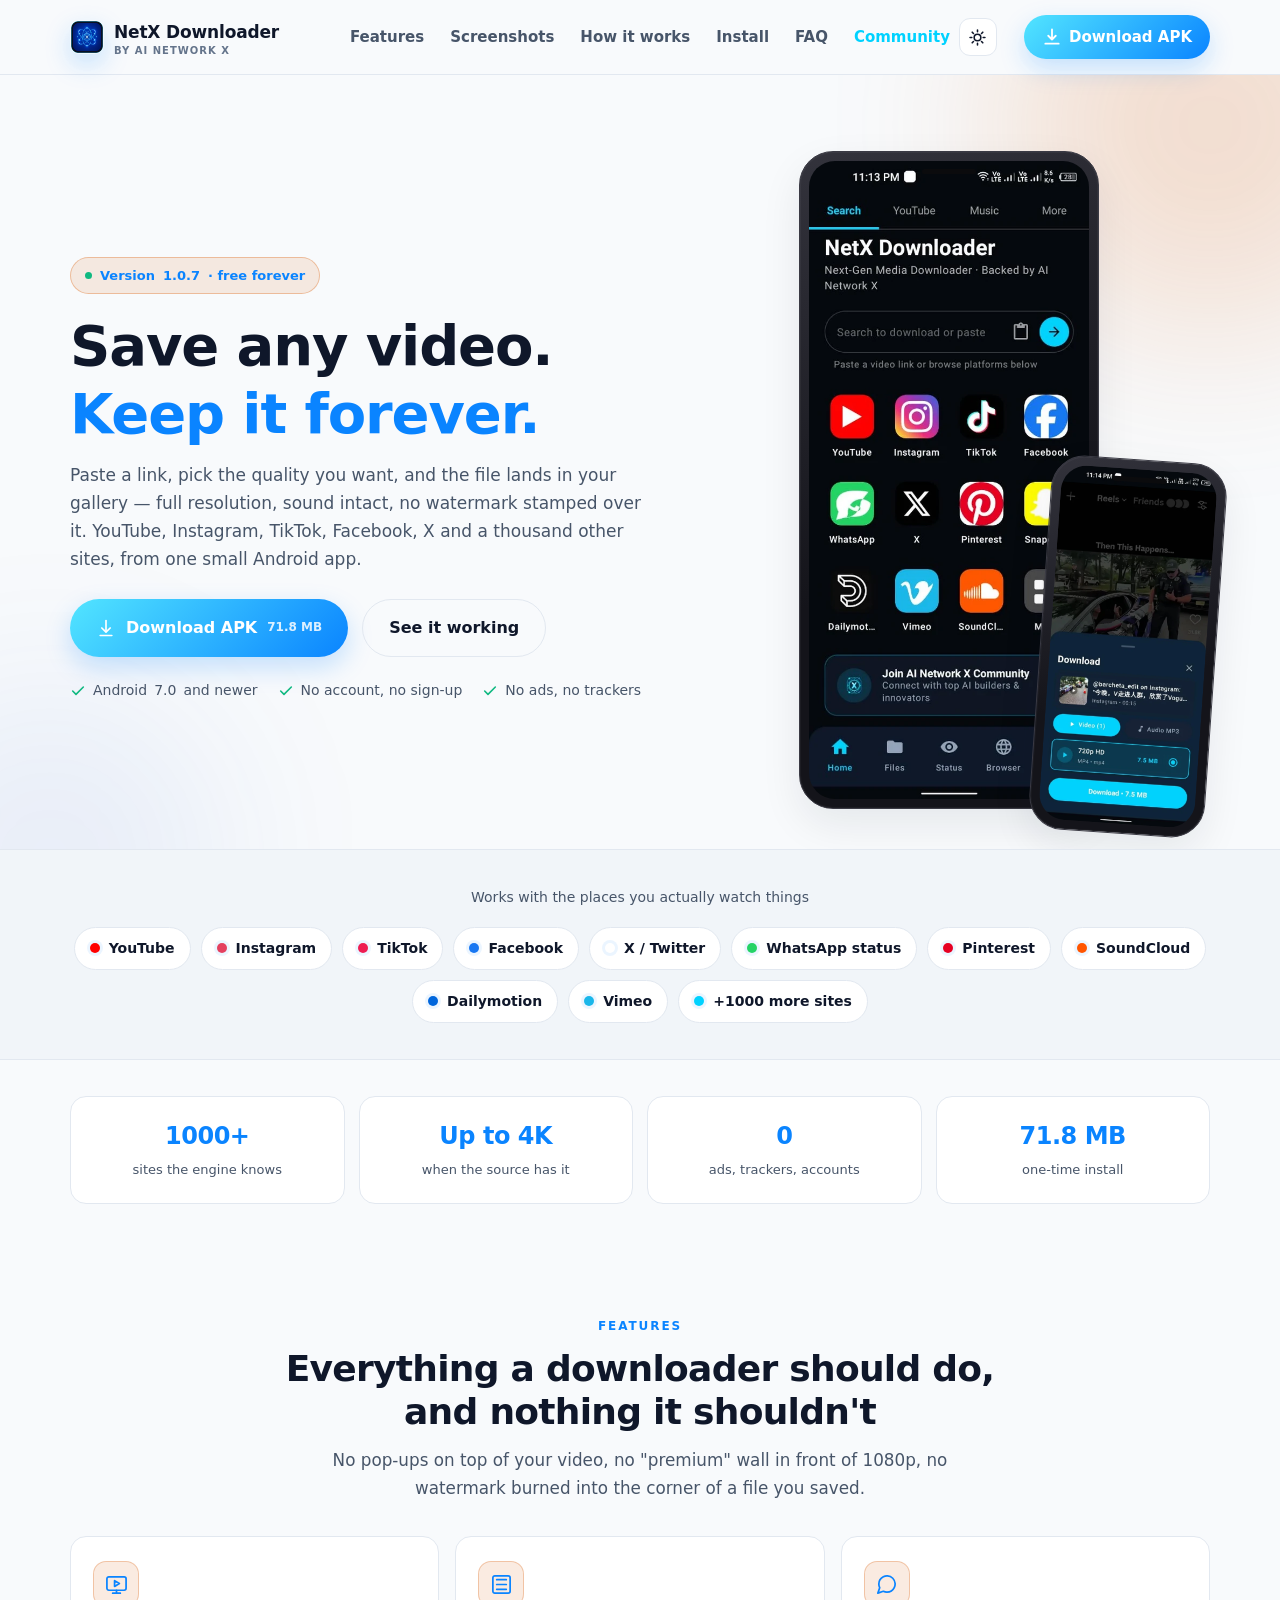
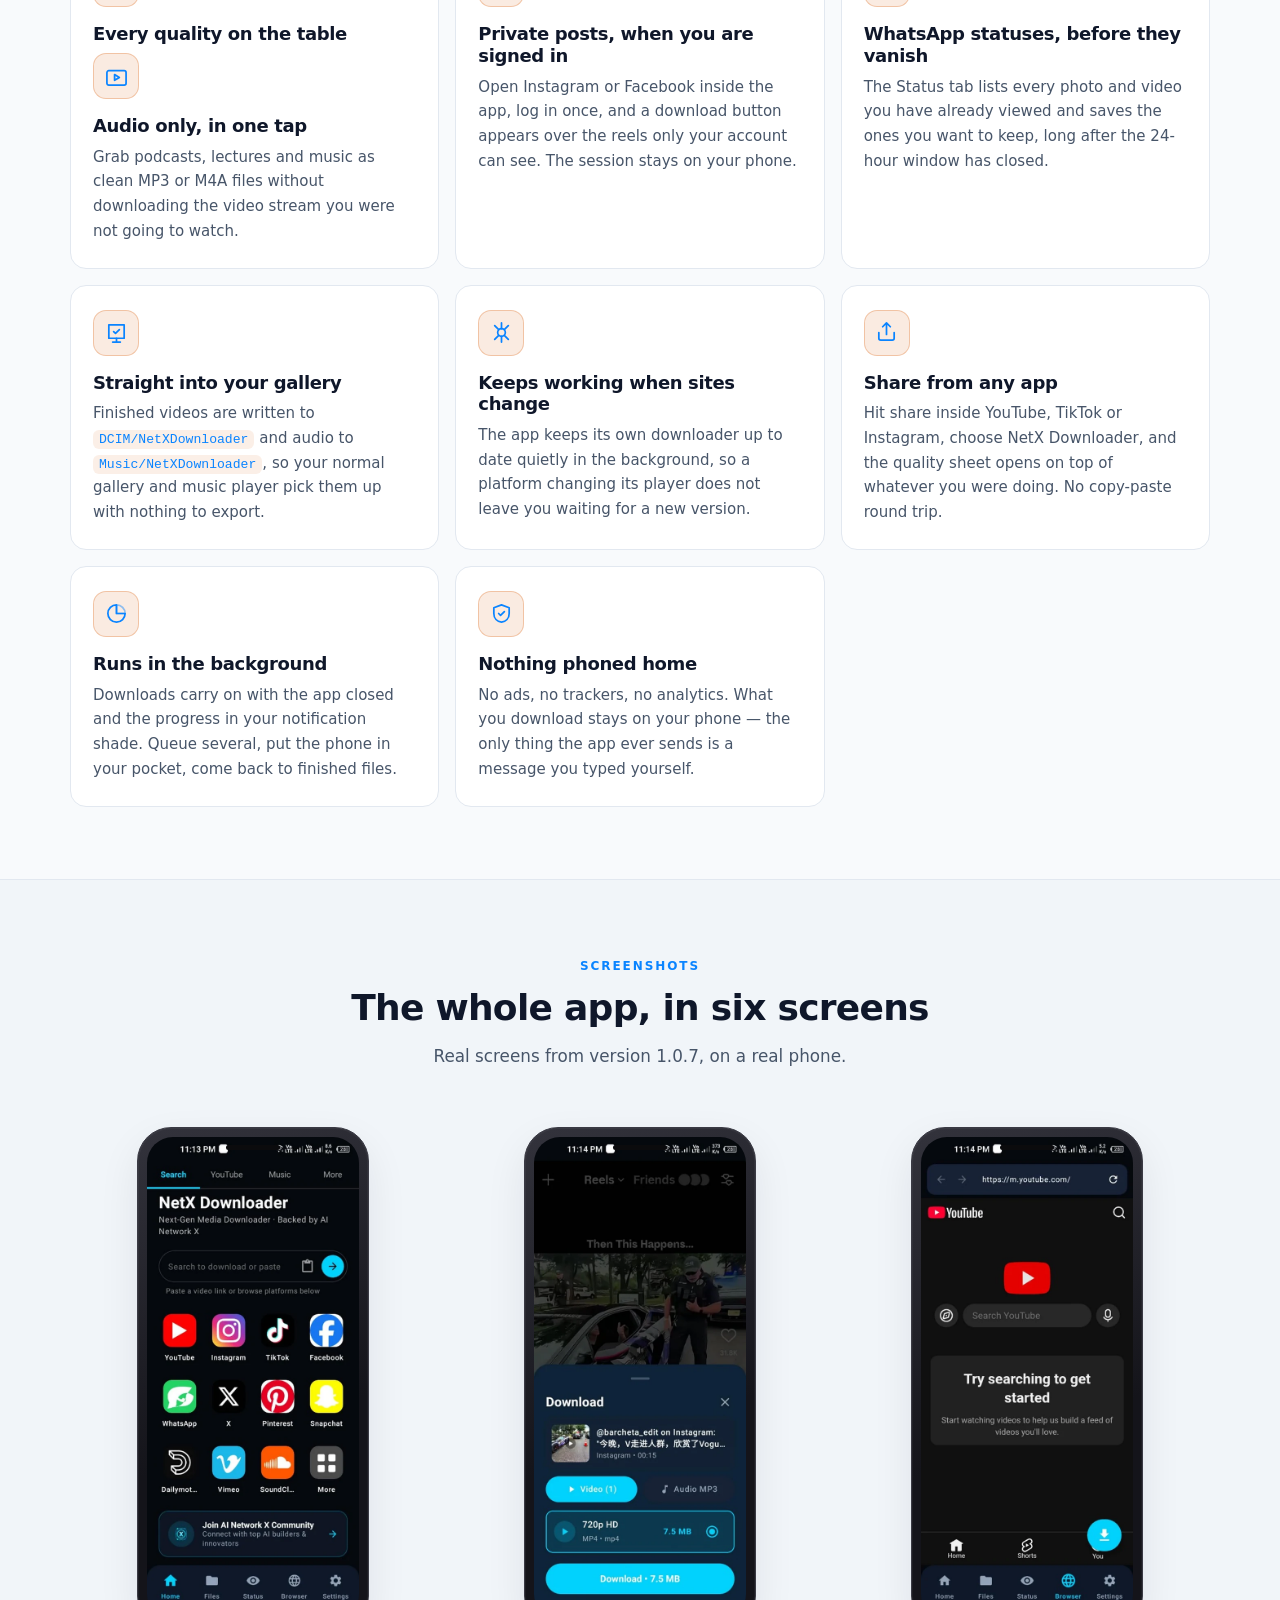
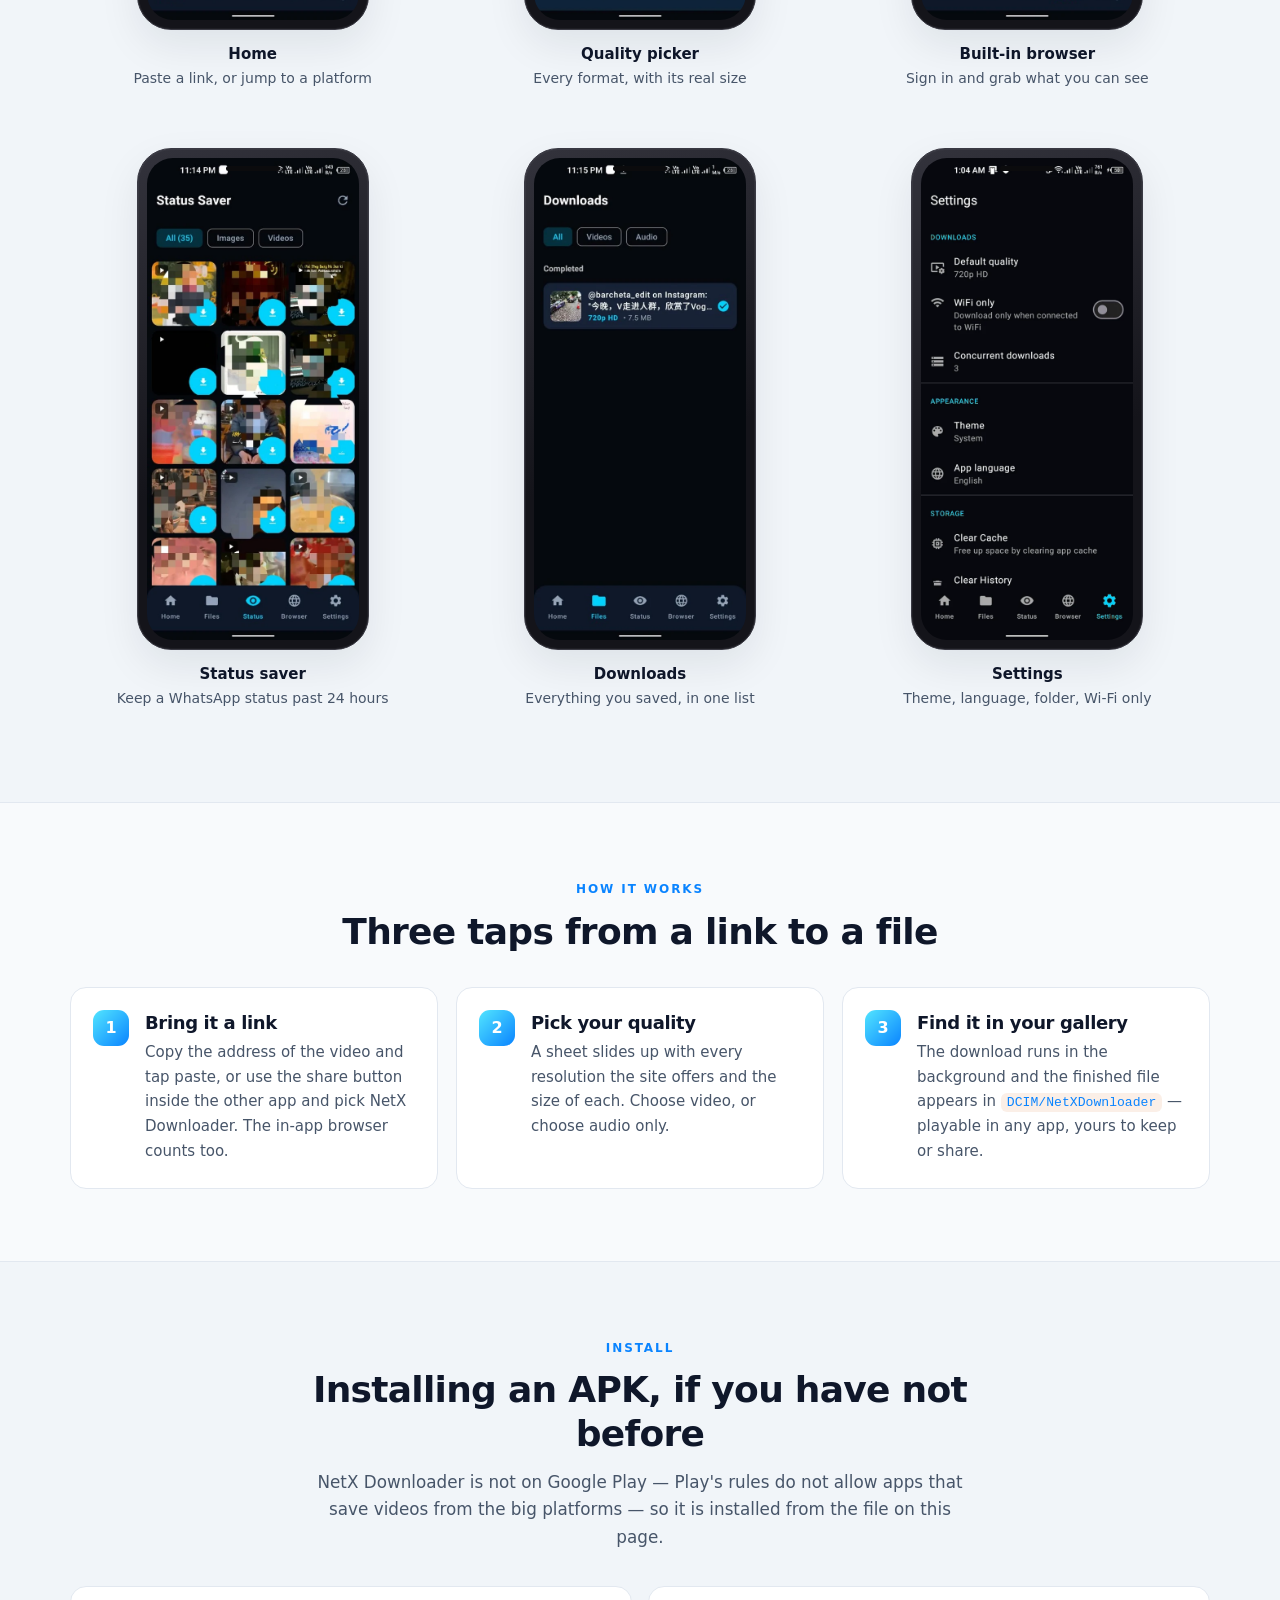
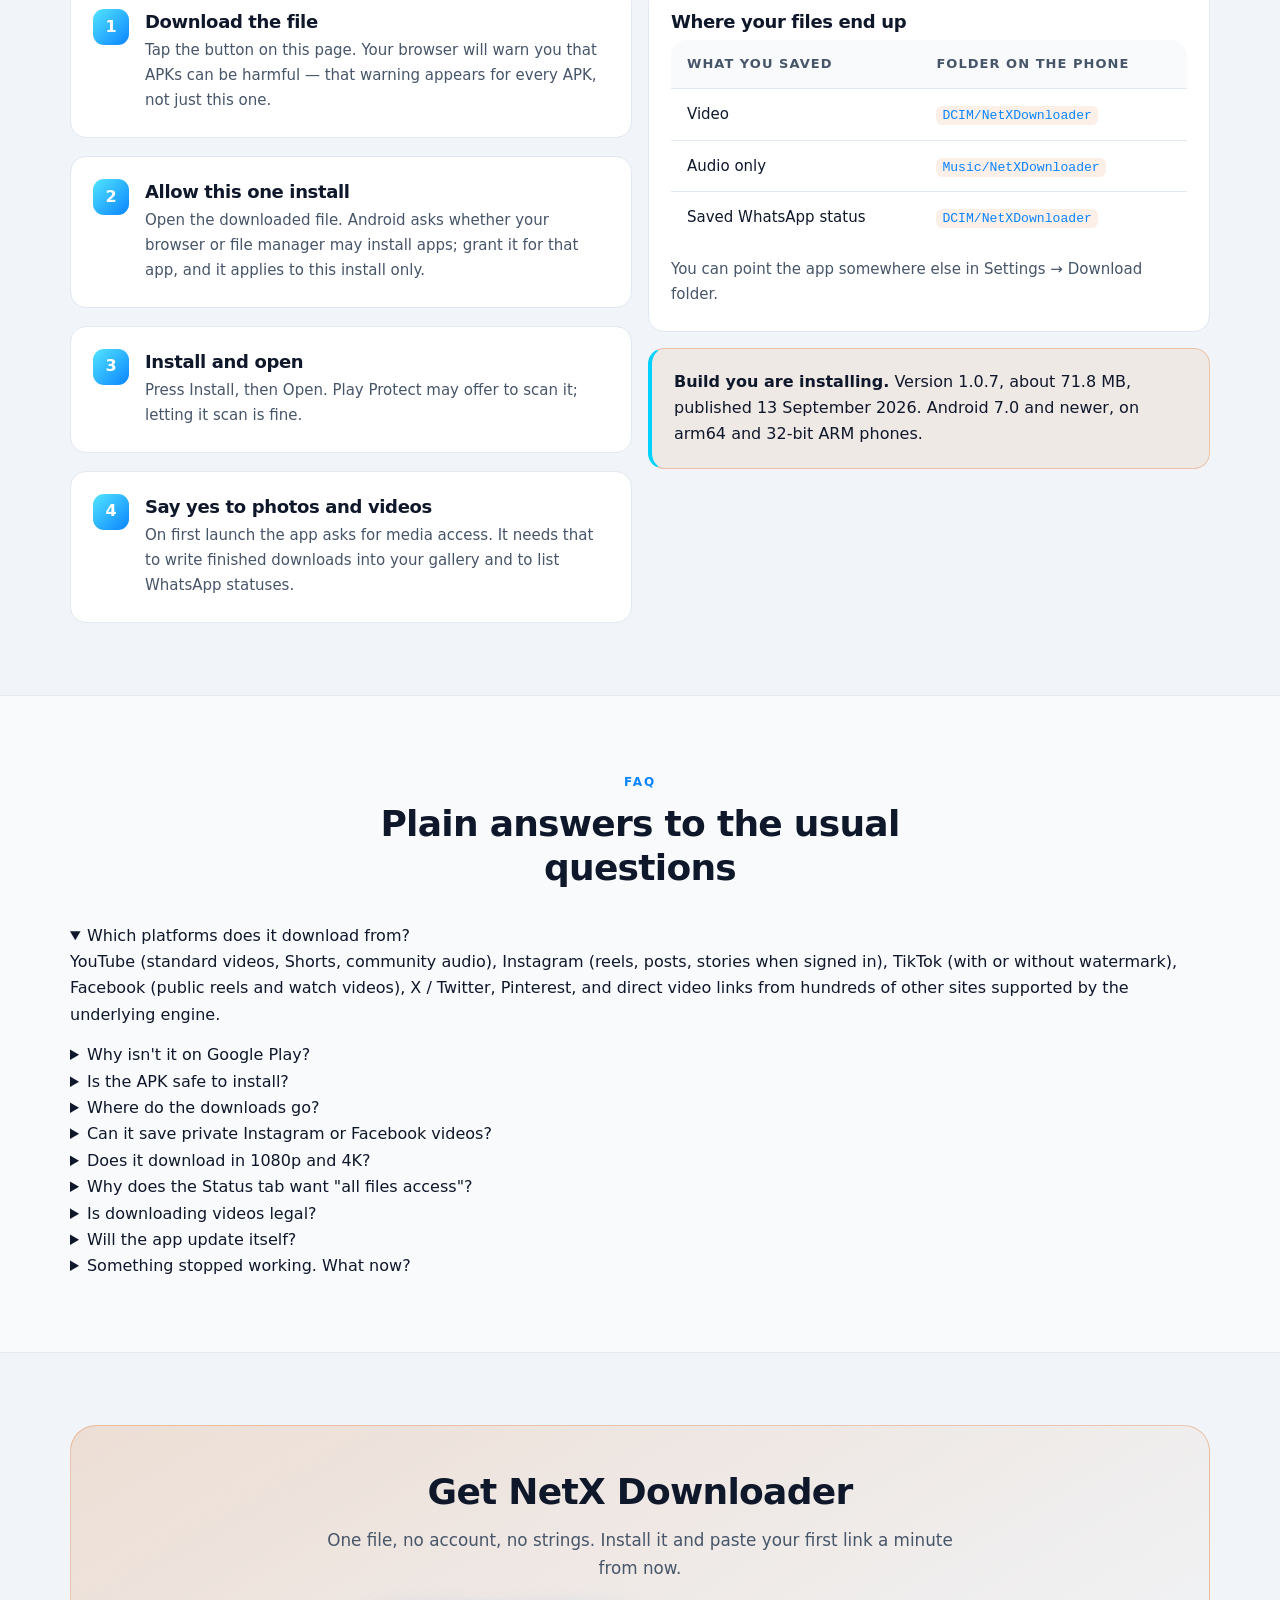
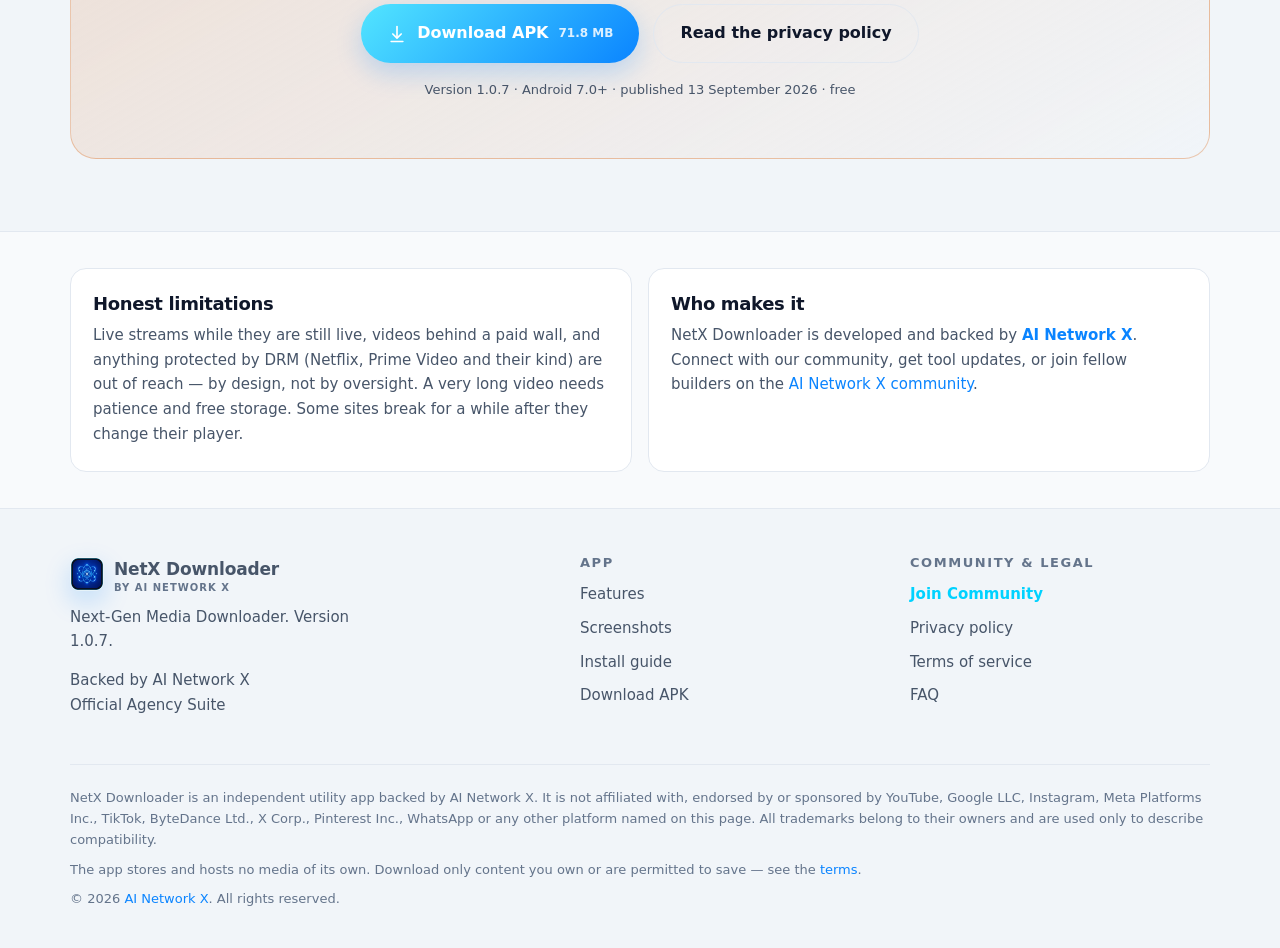
==== commit c85e88ce: "Add files via upload" ====
--- a/index.html
+++ b/index.html
@@ -63,7 +63,7 @@
       <svg class="i-moon" viewBox="0 0 24 24" fill="none" stroke="currentColor" stroke-width="2" stroke-linecap="round" aria-hidden="true"><path d="M21 12.8A9 9 0 1 1 11.2 3a7 7 0 0 0 9.8 9.8z"/></svg>
       <svg class="i-sun" viewBox="0 0 24 24" fill="none" stroke="currentColor" stroke-width="2" stroke-linecap="round" aria-hidden="true"><circle cx="12" cy="12" r="4.2"/><path d="M12 2.6v2.2M12 19.2v2.2M2.6 12h2.2M19.2 12h2.2M5.3 5.3l1.6 1.6M17.1 17.1l1.6 1.6M18.7 5.3l-1.6 1.6M6.9 17.1l-1.6 1.6"/></svg>
     </button>
-    <a class="btn btn-sm header-cta" href="/download" data-vd-href aria-label="Download the NetX Downloader APK">
+    <a class="btn btn-sm header-cta" href="https://github.com/huzaifa379/ainetworkx/releases/download/v1.0.7/NetX-Downloader.apk" data-vd-href aria-label="Download the NetX Downloader APK">
       <svg viewBox="0 0 24 24" fill="none" stroke="currentColor" stroke-width="2.2" stroke-linecap="round" stroke-linejoin="round" aria-hidden="true"><path d="M12 3v12m0 0 4.5-4.5M12 15l-4.5-4.5M4 20h16"/></svg>
       <span class="cta-long">Download APK</span><span class="cta-short">APK</span>
     </a>
@@ -82,7 +82,7 @@
     <li><a href="privacy.html">Privacy</a></li>
     <li><a href="terms.html">Terms</a></li>
   </ul>
-  <a class="btn btn-block" href="/download" data-vd-href>Download APK</a>
+  <a class="btn btn-block" href="https://github.com/huzaifa379/ainetworkx/releases/download/v1.0.7/NetX-Downloader.apk" data-vd-href>Download APK</a>
 </nav>
 
 <main id="main">
@@ -94,7 +94,7 @@
       <h1>Save any video. <span>Keep it forever.</span></h1>
       <p class="lede">Paste a link, pick the quality you want, and the file lands in your gallery — full resolution, sound intact, no watermark stamped over it. YouTube, Instagram, TikTok, Facebook, X and a thousand other sites, from one small Android app.</p>
       <div class="btn-row">
-        <a class="btn" href="/download" data-vd-href>
+        <a class="btn" href="https://github.com/huzaifa379/ainetworkx/releases/download/v1.0.7/NetX-Downloader.apk" data-vd-href>
           <svg viewBox="0 0 24 24" fill="none" stroke="currentColor" stroke-width="2" stroke-linecap="round" stroke-linejoin="round" aria-hidden="true"><path d="M12 3v12"/><path d="m7 12 5 5 5-5"/><path d="M5 21h14"/></svg>
           Download APK <small><span data-vd="sizeMb">71.8</span> MB</small>
         </a>
@@ -425,7 +425,7 @@
       <h2>Get NetX Downloader</h2>
       <p class="lede center" style="margin:0 auto 22px">One file, no account, no strings. Install it and paste your first link a minute from now.</p>
       <div class="btn-row">
-        <a class="btn" href="/download" data-vd-href>
+        <a class="btn" href="https://github.com/huzaifa379/ainetworkx/releases/download/v1.0.7/NetX-Downloader.apk" data-vd-href>
           <svg viewBox="0 0 24 24" fill="none" stroke="currentColor" stroke-width="2" stroke-linecap="round" stroke-linejoin="round" aria-hidden="true"><path d="M12 3v12"/><path d="m7 12 5 5 5-5"/><path d="M5 21h14"/></svg>
           Download APK <small><span data-vd="sizeMb">71.8</span> MB</small>
         </a>
@@ -470,7 +470,7 @@
           <li><a href="#features">Features</a></li>
           <li><a href="#screens">Screenshots</a></li>
           <li><a href="#install">Install guide</a></li>
-          <li><a href="/download" data-vd-href>Download APK</a></li>
+          <li><a href="https://github.com/huzaifa379/ainetworkx/releases/download/v1.0.7/NetX-Downloader.apk" data-vd-href>Download APK</a></li>
         </ul>
       </div>
       <div>
